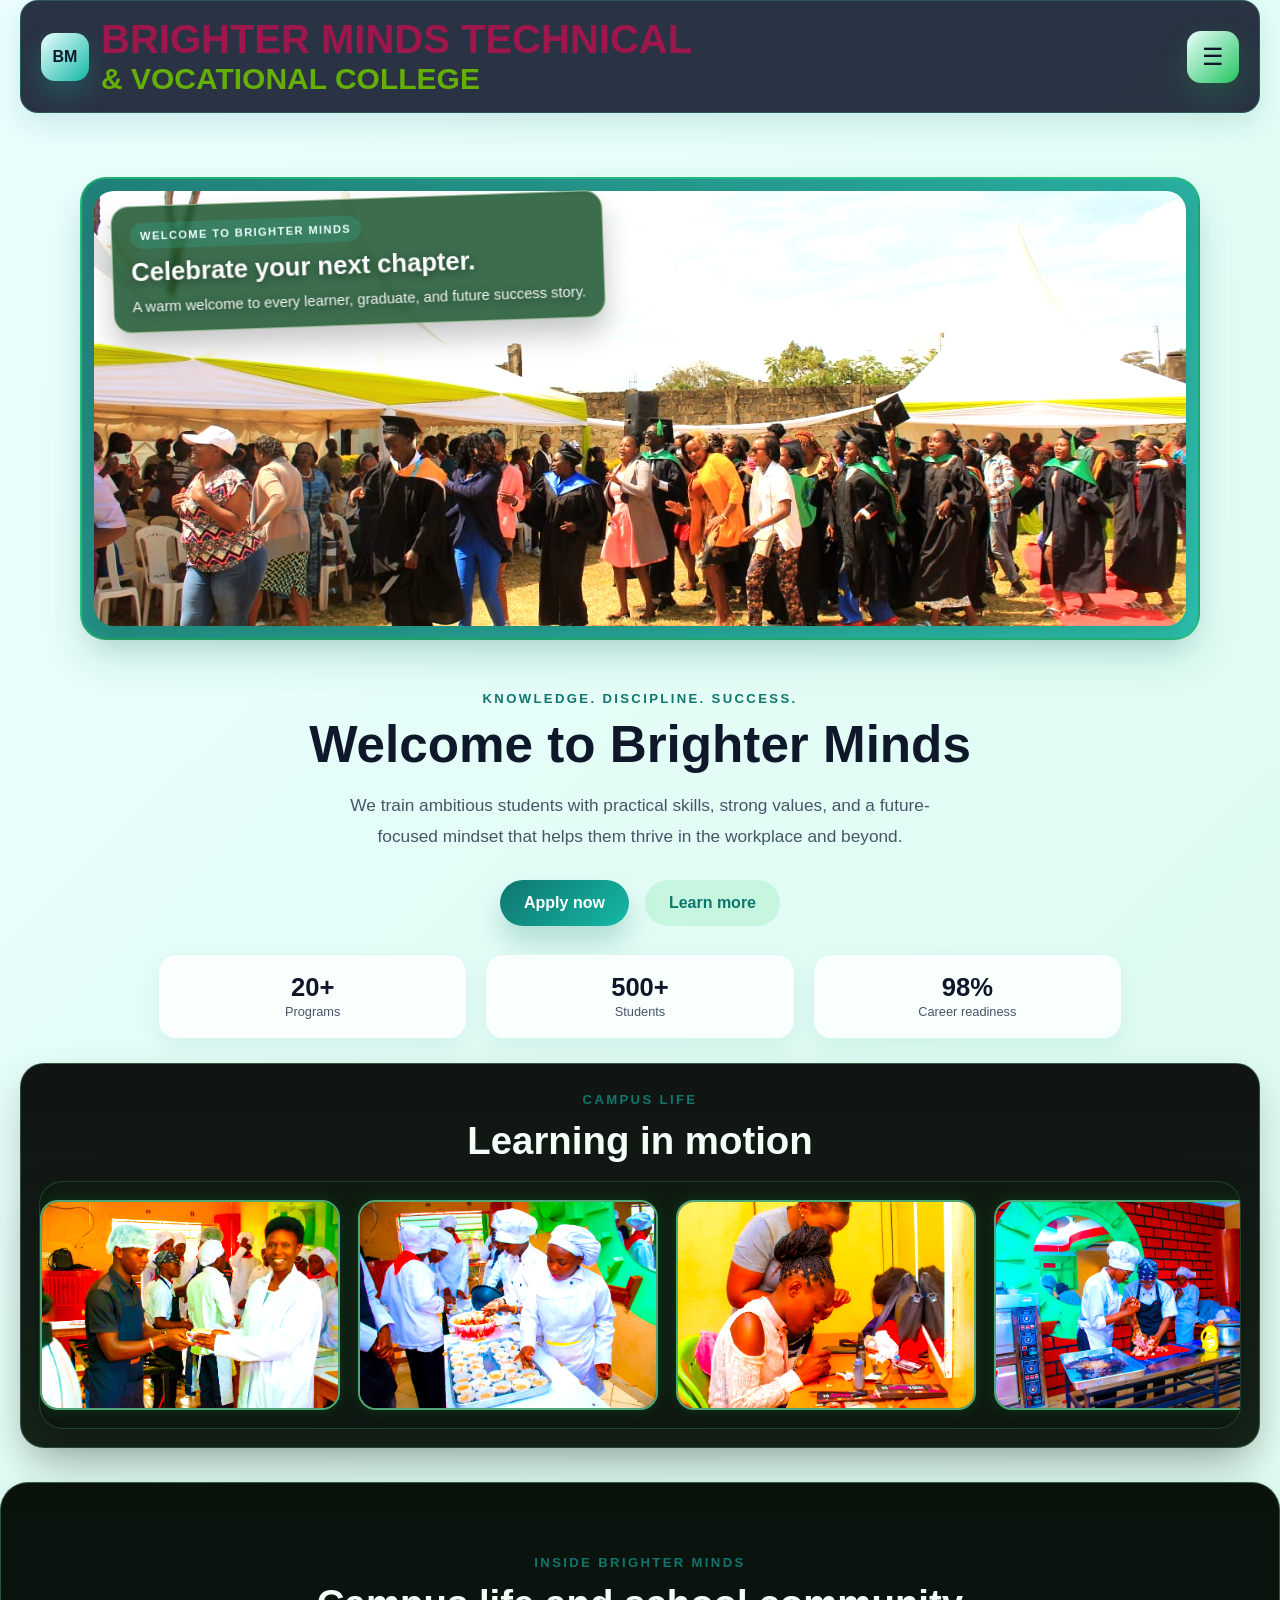
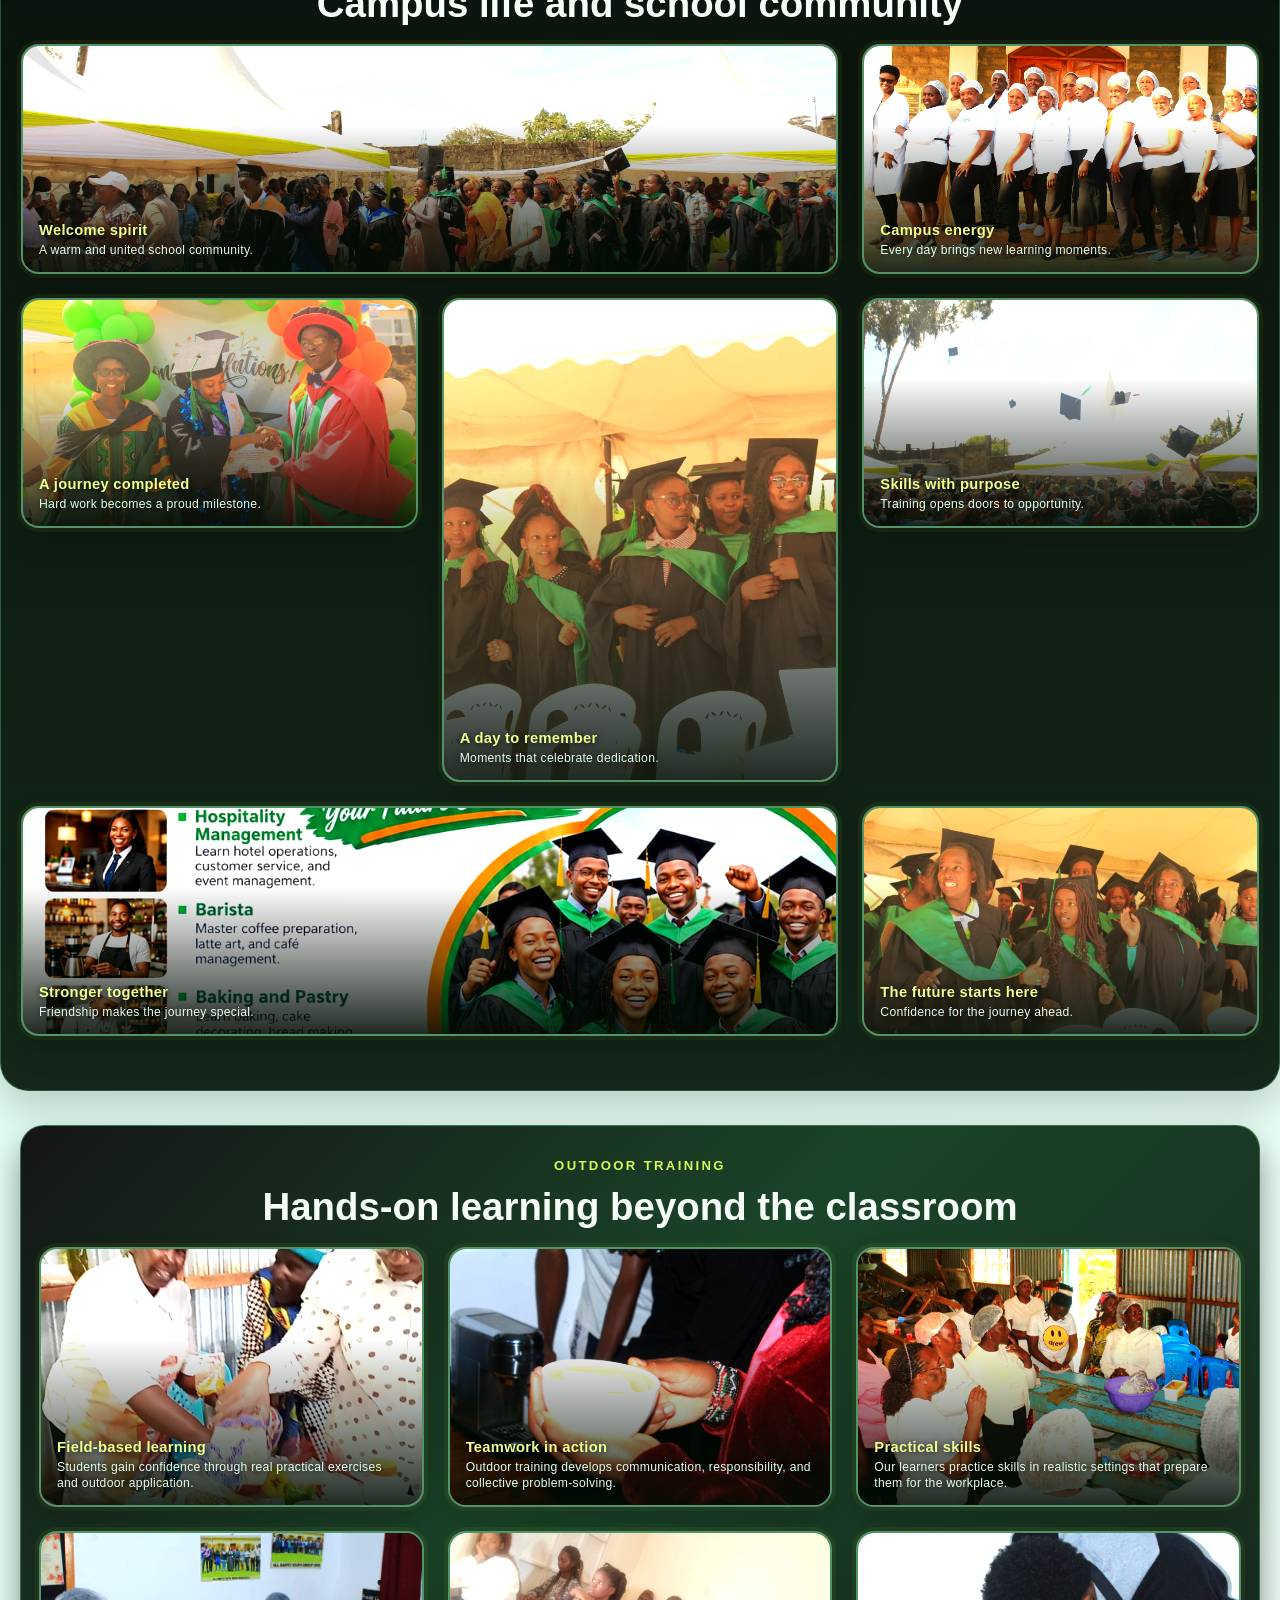
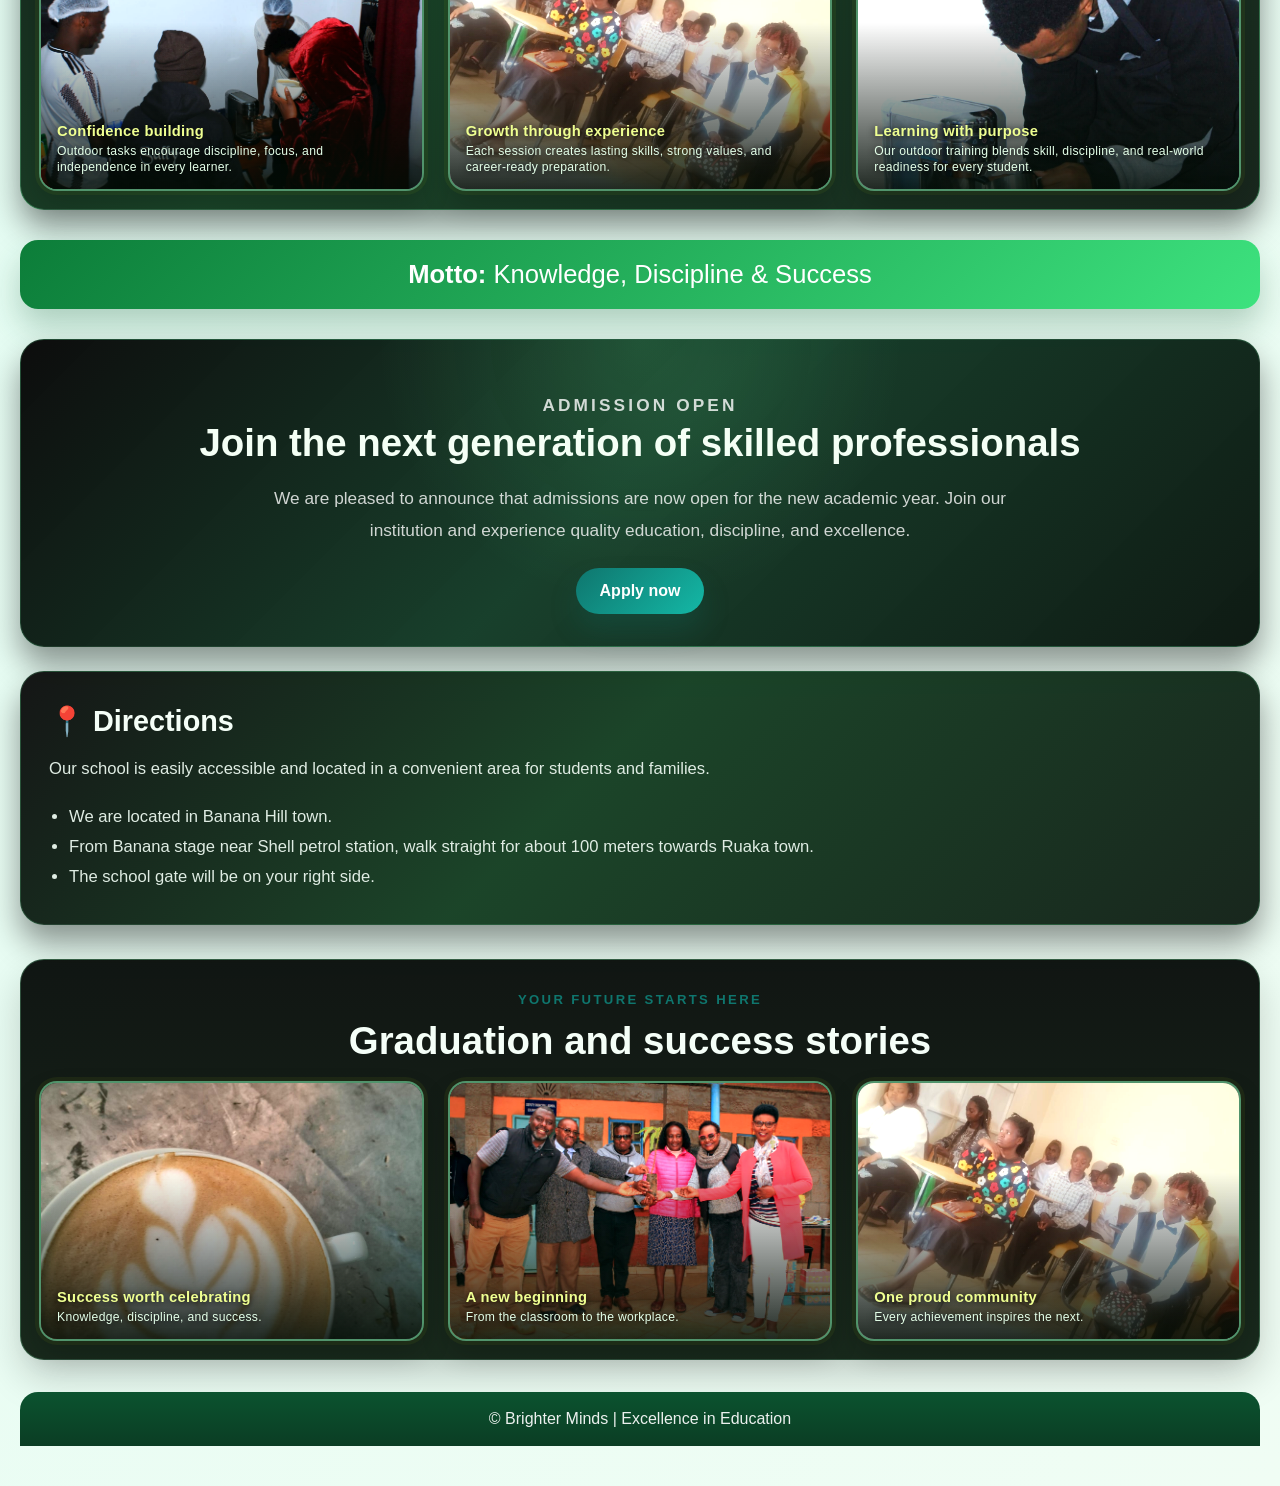
==== index.html @ 0394dfba "Add files via upload" ====
<!DOCTYPE html>
<html lang="en">
  <head>
    <meta charset="UTF-8" />
    <meta name="viewport" content="width=device-width, initial-scale=1.0" />
    <meta name="theme-style-mode" content="1" />
    <meta name="robots" content="index,follow" />
    <meta
      name="description"
      content="Brighter Minds College and Brighter Minds Vocational offer practical, career-focused technical and vocational training, admissions, and student support in Kenya."
    />
    <meta
      name="keywords"
      content="Brighter Minds, Brighter Minds College, Brighter Minds Vocational, BMTVc, Brighter Minds Technical and Vocational College, vocational college, technical college, Kenya college, admissions"
    />
    <meta name="author" content="Brighter Minds" />
    <meta property="og:title" content="Brighter Minds College | Brighter Minds Vocational | BMTVc" />
    <meta
      property="og:description"
      content="Career-focused technical and vocational education at Brighter Minds College and Brighter Minds Vocational. Admissions open for new students."
    />
    <meta property="og:type" content="website" />
    <title>Brighter Minds College | Brighter Minds Vocational | BMTVc</title>
    <link rel="stylesheet" href="style1.css" />
  </head>

  <body>
    <div class="page-shell">
      <nav class="topbar" aria-label="Main navigation">
        <div class="brand">
          <span class="brand-mark">BM</span>
          <div>
            <strong style="font-size: 40px; color: #9d174d"><b>BRIGHTER MINDS TECHNICAL</b></strong>
            <small style="font-size: 30px;color: #65af05"><b>& VOCATIONAL COLLEGE</b></small>
          </div>
        </div>

        <div class="dropdown">
          <button class="menu-button" type="button" aria-label="Open menu">☰</button>
          <div class="dropdown-content">
             <a href="index1.html">Courses offered</a>
            <a href="index2.html">Contact information</a>
            <a href="#admission">Admissions</a>
            <a href="#directions">Directions</a>
            <a href="about.html">About us</a>
            <a href="mailto:brightermindsvocational@gmail.com?subject=Admission%20Inquiry">Email us</a>
            <a href="tel:+254726301589">Call us</a>
          </div>
        </div>
      </nav>

      <header class="hero">
        <div class="hero-text">
          <p class="eyebrow">Knowledge. Discipline. Success.</p>
          <h1>Welcome to Brighter Minds</h1>
          <p class="lead">
            We train ambitious students with practical skills, strong values, and a
            future-focused mindset that helps them thrive in the workplace and beyond.
          </p>

          <div class="cta-row">
            <a class="primary-btn" href="#admission">Apply now</a>
            <a class="secondary-btn" href="about.html">Learn more</a>
          </div>

          <ul class="mini-stats">
            <li><strong>20+</strong><span>Programs</span></li>
            <li><strong>500+</strong><span>Students</span></li>
            <li><strong>98%</strong><span>Career readiness</span></li>
          </ul>
        </div>

        <div class="hero-visual">
          <img src="bright11.jpeg" alt="Graduates celebrating at Brighter Minds" />

          <div class="hero-overlay">
            <span class="overlay-tag">Welcome to Brighter Minds</span>
            <h3>Celebrate your next chapter.</h3>
            <p>A warm welcome to every learner, graduate, and future success story.</p>
          </div>
        </div>
      </header>

      <main>
        <section class="gallery-section">
          <div class="section-heading">
            <p class="eyebrow">Campus life</p>
            <h2>Learning in motion</h2>
          </div>

          <div class="marquee" aria-label="Brighter Minds campus gallery">
            <div class="marquee-track">
              <img src="bright1.jpg" alt="Student learning" />
              <img src="bright2.jpg" alt="School environment" />
              <img src="bright3.jpg" alt="Training activity" />
              <img src="bright4.jpg" alt="Classroom" />
              <img src="bright5.jpg" alt="Students outdoors" />
              <img src="bright6.jpg" alt="Vocational training" />
              <img src="bright7.jpg" alt="Academic life" />
              <img src="bright8.jpg" alt="Student engagement" />
              <img src="bright9.jpg" alt="Community learning" />
              <img src="bright10.jpg" alt="School community" />
              <img src="bright10.jpeg" alt="School community alternate image" />
            </div>
          </div>
        </section>

        <section class="featured-gallery" aria-labelledby="featured-gallery-title">
          <div class="section-heading">
            <p class="eyebrow">Inside Brighter Minds</p>
            <h2 id="featured-gallery-title">Campus life and school community</h2>
          </div>

          <div class="image-grid image-grid--wide">
            <figure class="image-grid-item">
              <img src="bright11.jpeg" alt="Students and staff celebrating together" loading="lazy" />
              <figcaption><strong>Welcome spirit</strong><span>A warm and united school community.</span></figcaption>
            </figure>
            <figure class="image-grid-item">
              <img src="bright12.jpeg" alt="Campus life and school environment" loading="lazy" />
              <figcaption><strong>Campus energy</strong><span>Every day brings new learning moments.</span></figcaption>
            </figure>
            <figure class="image-grid-item">
              <img src="bright13.jpeg" alt="Students celebrating their graduation journey" loading="lazy" />
              <figcaption><strong>A journey completed</strong><span>Hard work becomes a proud milestone.</span></figcaption>
            </figure>
            <figure class="image-grid-item">
              <img src="bright14.jpeg" alt="Brighter Minds graduates marking a special day" loading="lazy" />
              <figcaption><strong>A day to remember</strong><span>Moments that celebrate dedication.</span></figcaption>
            </figure>
            <figure class="image-grid-item">
              <img src="bright15.jpeg" alt="Graduates celebrating their new qualifications" loading="lazy" />
              <figcaption><strong>Skills with purpose</strong><span>Training opens doors to opportunity.</span></figcaption>
            </figure>
            <figure class="image-grid-item">
              <img src="bright16.jpeg" alt="Brighter Minds students celebrating together" loading="lazy" />
              <figcaption><strong>Stronger together</strong><span>Friendship makes the journey special.</span></figcaption>
            </figure>
            <figure class="image-grid-item">
              <img src="bright17.jpeg" alt="Graduates looking forward to their future" loading="lazy" />
              <figcaption><strong>The future starts here</strong><span>Confidence for the journey ahead.</span></figcaption>
            </figure>
          </div>
        </section>

        <section class="outdoor-training" aria-labelledby="outdoor-training-title">
          <div class="section-heading">
            <p class="eyebrow accent">Outdoor training</p>
            <h2 id="outdoor-training-title">Hands-on learning beyond the classroom</h2>
          </div>

          <div class="closing-gallery-grid">
            <figure class="image-grid-item">
              <img src="bright21.jpeg" alt="Outdoor practical training session" loading="lazy" />
              <figcaption>
                <strong>Field-based learning</strong>
                <span>Students gain confidence through real practical exercises and outdoor application.</span>
              </figcaption>
            </figure>
            <figure class="image-grid-item">
              <img src="bright22.jpeg" alt="Students engaged in outdoor vocational activity" loading="lazy" />
              <figcaption>
                <strong>Teamwork in action</strong>
                <span>Outdoor training develops communication, responsibility, and collective problem-solving.</span>
              </figcaption>
            </figure>
            <figure class="image-grid-item">
              <img src="bright23.jpeg" alt="Students learning in an open environment" loading="lazy" />
              <figcaption>
                <strong>Practical skills</strong>
                <span>Our learners practice skills in realistic settings that prepare them for the workplace.</span>
              </figcaption>
            </figure>
            <figure class="image-grid-item">
              <img src="bright24.jpeg" alt="Outdoor training and skill development" loading="lazy" />
              <figcaption>
                <strong>Confidence building</strong>
                <span>Outdoor tasks encourage discipline, focus, and independence in every learner.</span>
              </figcaption>
            </figure>
            <figure class="image-grid-item">
              <img src="bright20.jpeg" alt="Outdoor training success and achievement" loading="lazy" />
              <figcaption>
                <strong>Growth through experience</strong>
                <span>Each session creates lasting skills, strong values, and career-ready preparation.</span>
              </figcaption>
            </figure>
            <figure class="image-grid-item">
              <img src="bright25.jpeg" alt="Brighter Minds training environment" loading="lazy" />
              <figcaption>
                <strong>Learning with purpose</strong>
                <span>Our outdoor training blends skill, discipline, and real-world readiness for every student.</span>
              </figcaption>
            </figure>
          </div>
        </section>

        <header class="motto-banner">
          <p><strong>Motto:</strong> Knowledge, Discipline & Success</p>
        </header>

        <section id="admission" class="admission">
          <p class="eyebrow accent">Admission open</p>
          <h2>Join the next generation of skilled professionals</h2>
          <p>
            We are pleased to announce that admissions are now open for the new academic
            year. Join our institution and experience quality education, discipline, and
            excellence.
          </p>
          <a class="primary-btn" href="index2.html">Apply now</a>
        </section>

        <section id="directions" class="directions">
          <h3>📍 Directions</h3>
          <p>Our school is easily accessible and located in a convenient area for students and families.</p>
          <ul>
            <li>We are located in Banana Hill town.</li>
            <li>From Banana stage near Shell petrol station, walk straight for about 100 meters towards Ruaka town.</li>
            <li>The school gate will be on your right side.</li>
          </ul>
        </section>

        <section class="closing-gallery" aria-labelledby="closing-gallery-title">
          <div class="section-heading">
            <p class="eyebrow">Your future starts here</p>
            <h2 id="closing-gallery-title">Graduation and success stories</h2>
          </div>
          <div class="closing-gallery-grid">
            <figure class="image-grid-item">
              <img src="bright18.jpeg" alt="Brighter Minds graduates celebrating success" loading="lazy" />
              <figcaption><strong>Success worth celebrating</strong><span>Knowledge, discipline, and success.</span></figcaption>
            </figure>
            <figure class="image-grid-item">
              <img src="bright19.jpeg" alt="Graduates celebrating a new beginning" loading="lazy" />
              <figcaption><strong>A new beginning</strong><span>From the classroom to the workplace.</span></figcaption>
            </figure>
            <figure class="image-grid-item">
              <img src="bright20.jpeg" alt="Brighter Minds graduation community" loading="lazy" />
              <figcaption><strong>One proud community</strong><span>Every achievement inspires the next.</span></figcaption>
            </figure>
          </div>
        </section>
      </main>

      <footer class="site-footer">
        <p>© Brighter Minds | Excellence in Education</p>
      </footer>
    </div>

    <script>
      const dropdown = document.querySelector('.dropdown');
      const menuButton = document.querySelector('.menu-button');

      if (dropdown && menuButton) {
        menuButton.addEventListener('click', function (event) {
          event.stopPropagation();
          dropdown.classList.toggle('open');
        });

        document.addEventListener('click', function (event) {
          if (!dropdown.contains(event.target)) {
            dropdown.classList.remove('open');
          }
        });
      }
    </script>
  </body>
</html>
---- style1.css ----
:root {
  --bg: #f4fbff;
  --surface: rgba(255, 255, 255, 0.82);
  --surface-alt: #e0f2fe;
  --primary: #0f766e;
  --primary-dark: #ecfeff;
  --accent: #22c55e;
  --secondary: #14b8a6;
  --text: #0f172a;
  --muted: #475569;
  --shadow: 0 22px 45px rgba(15, 118, 110, 0.18);
}

* {
  box-sizing: border-box;
}

html {
  scroll-behavior: smooth;
}

body {
  margin: 0;
  font-family: Arial, Helvetica, sans-serif;
  background: linear-gradient(135deg, #ecfeff 0%, #dffcf2 35%, #f0fdf4 100%);
  color: var(--text);
  overflow-x: hidden;
}

img {
  max-width: 100%;
  display: block;
}

button,
a {
  font: inherit;
}

.page-shell {
  width: min(100% - 40px, 1360px);
  margin: 0 auto;
  padding: 0 0 40px;
}

.topbar {
  display: flex;
  align-items: center;
  justify-content: space-between;
  gap: 16px;
  padding: 16px 20px;
  background: rgba(15, 23, 42, 0.88);
  border: 1px solid rgba(45, 212, 191, 0.22);
  backdrop-filter: blur(10px);
  box-shadow: 0 12px 30px rgba(15, 118, 110, 0.14);
  border-radius: 18px;
  position: sticky;
  top: 0;
  z-index: 50;
}

.brand {
  display: flex;
  align-items: center;
  gap: 12px;
  color: var(--primary-dark);
  text-decoration: none;
}

.brand strong {
  display: block;
  font-size: 1.1rem;
  color: #f8fafc;
}

.brand small {
  display: block;
  color: #dbeafe;
  text-decoration: none;
}

.brand strong {
  text-decoration: none;
}

.brand-mark {
  width: 48px;
  height: 48px;
  border-radius: 14px;
  display: grid;
  place-items: center;
  background: linear-gradient(135deg, var(--primary-dark) 0%, var(--secondary) 100%);
  color: #0f172a;
  font-weight: 700;
  box-shadow: 0 12px 24px rgba(20, 184, 166, 0.25);
}

.dropdown {
  position: relative;
  display: inline-block;
}

.menu-button {
  width: 52px;
  height: 52px;
  border: none;
  border-radius: 14px;
  background: linear-gradient(135deg, var(--primary-dark) 0%, var(--accent) 100%);
  color: #0f172a;
  font-size: 1.5rem;
  cursor: pointer;
  box-shadow: 0 12px 30px rgba(34, 197, 94, 0.2);
}

.dropdown-content {
  display: none;
  position: absolute;
  right: 0;
  top: calc(100% + 12px);
  min-width: 220px;
  padding: 10px;
  background: linear-gradient(180deg, rgba(15, 23, 42, 0.97) 0%, rgba(15, 23, 42, 0.97) 100%);
  border-radius: 16px;
  border: 1px solid rgba(45, 212, 191, 0.2);
  box-shadow: var(--shadow);
  z-index: 100;
}

.dropdown-content a {
  display: block;
  padding: 12px 14px;
  text-decoration: none;
  color: #ecfeff;
  border-radius: 10px;
}

.dropdown.open .dropdown-content,
.dropdown:hover .dropdown-content,
.dropdown:focus-within .dropdown-content {
  display: block;
}

.dropdown-content a:hover {
  background: linear-gradient(90deg, rgba(20, 184, 166, 0.18) 0%, rgba(34, 197, 94, 0.2) 100%);
  color: #f8fafc;
  box-shadow: inset 0 0 0 1px rgba(45, 212, 191, 0.18);
}

.hero {
  display: grid;
  grid-template-columns: 1fr;
  gap: clamp(28px, 4vw, 52px);
  align-items: center;
  padding: clamp(36px, 5vw, 72px) 0 24px;
}

.hero-text {
  order: 1;
  width: min(100%, 980px);
  margin: 0 auto;
  padding: 0 8px;
  text-align: center;
}

.eyebrow {
  margin: 0 0 12px;
  font-size: 0.82rem;
  letter-spacing: 0.18em;
  text-transform: uppercase;
  color: var(--primary);
  font-weight: 700;
}

.hero-text h1 {
  margin: 0;
  font-size: clamp(2.5rem, 4vw, 4.4rem);
  line-height: 1.05;
  color: #0f172a;
}

.lead {
  max-width: 620px;
  margin: 18px auto 0;
  font-size: 1.08rem;
  line-height: 1.8;
  color: var(--muted);
}

.cta-row {
  display: flex;
  align-items: center;
  justify-content: center;
  gap: 16px;
  margin-top: 28px;
  flex-wrap: wrap;
}

.primary-btn,
.secondary-btn {
  display: inline-flex;
  align-items: center;
  justify-content: center;
  padding: 14px 24px;
  border-radius: 999px;
  text-decoration: none;
  font-weight: 700;
  transition: transform 0.2s ease, box-shadow 0.2s ease;
}

.primary-btn {
  background: linear-gradient(135deg, var(--primary) 0%, var(--secondary) 100%);
  color: white;
  box-shadow: 0 16px 28px rgba(15, 118, 110, 0.24);
}

.secondary-btn {
  background: rgba(34, 197, 94, 0.14);
  color: var(--primary);
}

.primary-btn:hover,
.secondary-btn:hover {
  transform: translateY(-2px);
}

.mini-stats {
  list-style: none;
  padding: 0;
  margin: 28px 0 0;
  display: grid;
  grid-template-columns: repeat(3, minmax(120px, 1fr));
  gap: 18px;
}

.mini-stats li {
  padding: 18px 14px;
  background: rgba(255, 255, 255, 0.8);
  border-radius: 18px;
  box-shadow: 0 10px 22px rgba(15, 118, 110, 0.08);
  border: 1px solid rgba(45, 212, 191, 0.16);
}

.mini-stats strong {
  display: block;
  color: #0f172a;
  font-size: 1.6rem;
}

.mini-stats span {
  color: var(--muted);
  font-size: 0.8rem;
}

.hero-visual {
  position: relative;
  order: -1;
  width: min(100%, 1120px);
  margin: 0 auto;
  padding: 12px;
  border-radius: 26px;
  background: linear-gradient(135deg, rgba(15, 118, 110, 0.92), rgba(20, 184, 166, 0.88));
  border: 2px solid rgba(34, 197, 94, 0.55);
  box-shadow: 0 18px 38px rgba(15, 118, 110, 0.16);
  animation: heroFrameGlow 4s ease-in-out infinite;
}

.courses-shell {
  min-height: 100vh;
}

.courses-hero {
  display: grid;
  grid-template-columns: minmax(0, 1.4fr) minmax(280px, 0.6fr);
  gap: 28px;
  align-items: stretch;
  padding: clamp(48px, 7vw, 90px) 0 44px;
}

.courses-hero h1 {
  max-width: 760px;
  margin: 0;
  color: var(--text);
  font-size: clamp(2.8rem, 6vw, 5.8rem);
  line-height: 0.98;
  letter-spacing: -0.04em;
}

.courses-lead {
  max-width: 680px;
  margin: 22px 0 0;
  color: var(--muted);
  font-size: 1.12rem;
  line-height: 1.8;
}

.courses-cta {
  justify-content: flex-start;
  margin-top: 30px;
}

.courses-highlight {
  align-self: end;
  padding: 28px;
  color: #ecfeff;
  background: linear-gradient(145deg, #0f766e, #164e63);
  border: 1px solid rgba(45, 212, 191, 0.4);
  border-radius: 24px;
  box-shadow: 0 22px 42px rgba(15, 118, 110, 0.2);
}

.highlight-icon {
  display: grid;
  place-items: center;
  width: 52px;
  height: 52px;
  margin-bottom: 32px;
  border-radius: 15px;
  color: #0f172a;
  background: linear-gradient(135deg, #ccfbf1, #86efac);
  font-weight: 800;
}

.courses-highlight .eyebrow { color: #99f6e4; }

.courses-highlight h2 {
  margin: 0 0 12px;
  color: #f8fafc;
  font-size: clamp(1.6rem, 3vw, 2.3rem);
  line-height: 1.1;
}

.courses-highlight p:last-child {
  margin: 0;
  color: #ccfbf1;
  line-height: 1.7;
}

.course-directory {
  padding: 34px 0 70px;
}

.course-heading {
  max-width: 720px;
  margin-bottom: 28px;
}

.course-heading h2 {
  margin: 0;
  color: var(--text);
  font-size: clamp(2rem, 4vw, 3.4rem);
  line-height: 1.05;
}

.course-heading > p:last-child {
  margin: 14px 0 0;
  color: var(--muted);
  line-height: 1.7;
}

.course-grid {
  display: grid;
  grid-template-columns: repeat(3, minmax(0, 1fr));
  gap: 18px;
}

.course-card {
  position: relative;
  display: flex;
  min-height: 250px;
  flex-direction: column;
  padding: 24px;
  overflow: hidden;
  color: var(--text);
  text-decoration: none;
  background: rgba(255, 255, 255, 0.8);
  border: 1px solid rgba(15, 118, 110, 0.12);
  border-radius: 20px;
  box-shadow: 0 12px 28px rgba(15, 118, 110, 0.07);
  transition: transform 0.25s ease, box-shadow 0.25s ease, border-color 0.25s ease;
}

.course-card::after {
  position: absolute;
  right: -24px;
  bottom: -32px;
  width: 130px;
  height: 130px;
  content: "";
  border-radius: 50%;
  background: var(--card-accent, rgba(20, 184, 166, 0.12));
}

.course-card:hover {
  transform: translateY(-6px);
  border-color: var(--card-accent, rgba(20, 184, 166, 0.4));
  box-shadow: 0 22px 38px rgba(15, 118, 110, 0.14);
}

.course-number {
  position: relative;
  z-index: 1;
  color: var(--card-color, var(--primary));
  font-size: 0.8rem;
  font-weight: 800;
  letter-spacing: 0.14em;
}

.course-card h3 {
  position: relative;
  z-index: 1;
  margin: 38px 0 10px;
  color: var(--text);
  font-size: 1.45rem;
}

.course-card p {
  position: relative;
  z-index: 1;
  margin: 0;
  color: var(--muted);
  line-height: 1.65;
}

.course-link {
  position: relative;
  z-index: 1;
  display: inline-flex;
  gap: 8px;
  align-items: center;
  margin-top: auto;
  padding-top: 20px;
  color: var(--card-color, var(--primary));
  font-weight: 800;
}

.course-card--school { --card-color: #0f766e; --card-accent: rgba(20, 184, 166, 0.16); }
.course-card--ict { --card-color: #2563eb; --card-accent: rgba(96, 165, 250, 0.18); }
.course-card--barista { --card-color: #b45309; --card-accent: rgba(245, 158, 11, 0.18); }
.course-card--hospitality { --card-color: #d97706; --card-accent: rgba(251, 191, 36, 0.2); }
.course-card--care { --card-color: #0d9488; --card-accent: rgba(45, 212, 191, 0.18); }
.course-card--beauty { --card-color: #db2777; --card-accent: rgba(244, 114, 182, 0.18); }

@media (max-width: 820px) {
  .courses-hero { grid-template-columns: 1fr; }
  .courses-highlight { max-width: 560px; }
  .course-grid { grid-template-columns: repeat(2, minmax(0, 1fr)); }
}

@media (max-width: 560px) {
  .courses-hero { padding-top: 42px; }
  .courses-hero h1 { font-size: 2.8rem; }
  .courses-cta { align-items: stretch; flex-direction: column; }
  .courses-cta a { width: 100%; }
  .course-grid { grid-template-columns: 1fr; }
}

.hero-overlay {
  background: rgba(15, 23, 42, 0.64);
  backdrop-filter: blur(2px);
}

.hero-overlay .overlay-tag {
  background: rgba(45, 212, 191, 0.18);
  color: #ecfeff;
}

.hero-overlay h3,
.hero-overlay p {
  color: #f8fafc;
}

@media (max-width: 640px) {
  .page-shell { width: min(100% - 20px, 1360px); }
  .hero-text h1 { font-size: 2.2rem; }
  .mini-stats { grid-template-columns: 1fr; }
}

.hero-visual::before {
  content: "";
  position: absolute;
  inset: 14px;
  border: 2px solid rgba(255,255,255,0.9);
  border-radius: 20px;
  pointer-events: none;
}

.hero-overlay {
  position: absolute;
  left: 28px;
  top: 28px;
  z-index: 2;
  max-width: 72%;
  padding: 16px 18px 14px;
  border-radius: 18px;
  background: rgba(18, 78, 39, 0.82);
  border: 1px solid rgba(241, 255, 215, 0.5);
  backdrop-filter: blur(2px);
  box-shadow: 0 16px 28px rgba(0, 0, 0, 0.22);
  transform: rotate(-2deg);
  transform-origin: left top;
}

.overlay-tag {
  display: inline-block;
  margin-bottom: 8px;
  padding: 7px 10px;
  border-radius: 999px;
  font-size: 0.7rem;
  font-weight: 700;
  letter-spacing: 0.12em;
  text-transform: uppercase;
  background: rgba(83, 239, 126, 0.28);
  color: #f4fff5;
}

.hero-overlay h3 {
  margin: 0;
  color: #ffffff;
  font-size: clamp(1.3rem, 2vw, 2rem);
  line-height: 1.2;
  text-shadow: 0 2px 10px rgba(0, 0, 0, 0.45);
}

.hero-overlay p {
  margin: 8px 0 0;
  color: #f2f7f3;
  line-height: 1.5;
  font-size: 0.92rem;
  text-shadow: 0 2px 10px rgba(0, 0, 0, 0.45);
}

.hero-visual img {
  width: 100%;
  height: clamp(300px, 34vw, 440px);
  min-height: 0;
  object-fit: cover;
  object-position: center;
  border-radius: 20px;
  box-shadow: 0 14px 28px rgba(10, 38, 24, 0.14);
  filter: saturate(1.18) contrast(1.06) brightness(1.1);
  animation: heroReveal 0.9s ease-out both, heroFloat 5s 0.9s ease-in-out infinite;
}

.featured-gallery {
  width: 100vw;
  margin: 34px 0 0 calc(50% - 50vw);
  padding: 72px max(20px, calc((100vw - 1240px) / 2)) 54px;
  border: 1px solid rgba(126, 231, 169, 0.3);
  border-radius: 28px;
  background: linear-gradient(180deg, rgba(5, 13, 7, 0.98), rgba(10, 31, 17, 0.96));
  box-shadow: 0 18px 38px rgba(0, 0, 0, 0.18);
}

.image-grid {
  display: grid;
  grid-template-columns: repeat(3, minmax(0, 1fr));
  grid-auto-rows: 230px;
  gap: 24px;
  max-width: 1240px;
  margin: 0 auto;
}

.image-grid--wide .image-grid-item:nth-child(1),
.image-grid--wide .image-grid-item:nth-child(6) {
  grid-column: span 2;
}

.image-grid--wide .image-grid-item:nth-child(4),
.image-grid--wide .image-grid-item:nth-child(9) {
  grid-row: span 2;
}

.image-grid-item {
  position: relative;
  min-width: 0;
  margin: 0;
  overflow: hidden;
  border: 2px solid rgba(126, 231, 169, 0.58);
  border-radius: 18px;
  background: #132219;
  box-shadow: 0 14px 28px rgba(0, 0, 0, 0.2), 0 0 0 4px rgba(215, 245, 42, 0.06);
}

.image-grid-item--featured {
  grid-column: auto;
  grid-row: auto;
}

.image-grid-item img {
  width: 100%;
  height: 100%;
  object-fit: cover;
  filter: saturate(1.16) contrast(1.05) brightness(1.1);
  opacity: 0;
  transform: translateY(18px) scale(1.02);
  animation: imageFadeUp 0.8s ease forwards;
  transition: transform 0.45s ease, filter 0.45s ease;
}

.image-grid-item:nth-child(2) img { animation-delay: 0.12s; }
.image-grid-item:nth-child(3) img { animation-delay: 0.2s; }
.image-grid-item:nth-child(4) img { animation-delay: 0.28s; }
.image-grid-item:nth-child(5) img { animation-delay: 0.36s; }

.image-grid-item::after {
  content: "";
  position: absolute;
  inset: 35% 0 0;
  background: linear-gradient(transparent, rgba(2, 12, 5, 0.88));
  pointer-events: none;
}

.image-grid-item:hover img {
  transform: scale(1.06);
  filter: saturate(1.28) contrast(1.08) brightness(1.18);
}

.image-grid-item figcaption {
  position: absolute;
  right: 16px;
  bottom: 14px;
  left: 16px;
  z-index: 1;
  color: #efff91;
  font-size: 0.92rem;
  font-weight: 700;
  letter-spacing: 0.02em;
  text-shadow: 0 1px 7px rgba(0, 0, 0, 0.9);
}

.image-grid-item figcaption span {
  display: block;
  margin-top: 4px;
  color: #e4ffe9;
  font-size: 0.76rem;
  font-weight: 400;
  line-height: 1.35;
}

.closing-gallery {
  margin-top: 34px;
  padding: 32px 18px 18px;
  border: 1px solid rgba(126, 231, 169, 0.28);
  border-radius: 24px;
  background: linear-gradient(180deg, rgba(7, 12, 9, 0.96), rgba(15, 33, 19, 0.96));
  box-shadow: 0 18px 38px rgba(0, 0, 0, 0.18);
}

.closing-gallery-grid {
  display: grid;
  grid-template-columns: repeat(3, minmax(0, 1fr));
  gap: 24px;
}

.closing-gallery-grid .image-grid-item {
  height: 260px;
}

@keyframes heroFloat {
  0%, 100% {
    transform: translateY(0px);
  }
  50% {
    transform: translateY(-8px);
  }
}

@keyframes heroReveal {
  from {
    opacity: 0;
    filter: saturate(1.18) contrast(1.06) brightness(0.8);
  }
  to {
    opacity: 1;
    filter: saturate(1.18) contrast(1.06) brightness(1.1);
  }
}

@keyframes heroFrameGlow {
  0%, 100% {
    box-shadow: 0 18px 38px rgba(14, 127, 61, 0.18), 0 0 0 rgba(215, 245, 42, 0);
  }
  50% {
    box-shadow: 0 22px 44px rgba(14, 127, 61, 0.3), 0 0 24px rgba(215, 245, 42, 0.2);
  }
}

.gallery-section {
  padding: 28px 18px 18px;
  border: 1px solid rgba(126, 231, 169, 0.28);
  border-radius: 24px;
  background: linear-gradient(180deg, rgba(7, 10, 8, 0.96) 0%, rgba(14, 28, 17, 0.96) 100%);
  box-shadow: 0 18px 38px rgba(0, 0, 0, 0.18);
}

.outdoor-training {
  margin-top: 34px;
  padding: 32px 18px 18px;
  border: 1px solid rgba(113, 255, 172, 0.32);
  border-radius: 24px;
  background: linear-gradient(135deg, rgba(12, 12, 12, 0.96) 0%, rgba(18, 61, 32, 0.96) 45%, rgba(15, 30, 20, 0.96) 100%);
  box-shadow: 0 18px 32px rgba(0, 0, 0, 0.42);
}

.section-heading {
  margin-bottom: 18px;
  text-align: center;
}

.section-heading h2 {
  margin: 0;
  font-size: clamp(1.8rem, 3vw, 3rem);
  color: #f5fff8;
}

.marquee {
  overflow: hidden;
  position: relative;
  border-radius: 24px;
  background: rgba(15, 24, 17, 0.96);
  border: 1px solid rgba(105, 255, 154, 0.18);
  box-shadow: 0 20px 40px rgba(0, 0, 0, 0.25);
  padding: 18px 0;
}

.marquee-track {
  display: flex;
  align-items: center;
  gap: 18px;
  width: max-content;
  animation: scroll-right-left 26s linear infinite;
}

.marquee-track img {
  width: 300px;
  height: 210px;
  object-fit: cover;
  border-radius: 18px;
  flex-shrink: 0;
  border: 2px solid rgba(126, 231, 169, 0.62);
  filter: saturate(1.16) contrast(1.05) brightness(1.1);
  box-shadow: 0 12px 25px rgba(0, 0, 0, 0.1), 0 0 18px rgba(57, 217, 106, 0.16);
  animation: imageFloat 6s ease-in-out infinite alternate;
}

@keyframes imageFloat {
  0% {
    transform: translateY(0px) scale(1);
  }
  100% {
    transform: translateY(-6px) scale(1.02);
  }
}

@keyframes scroll-right-left {
  from {
    transform: translateX(0);
  }
  to {
    transform: translateX(-50%);
  }
}

@keyframes imageFadeUp {
  0% {
    opacity: 0;
    transform: translateY(18px) scale(1.02);
  }
  100% {
    opacity: 1;
    transform: translateY(0) scale(1);
  }
}

.motto-banner {
  margin: 30px 0;
  background: linear-gradient(135deg, #0c7d39 0%, #3de27e 100%);
  color: white;
  padding: 20px 18px;
  border-radius: 18px;
  text-align: center;
  box-shadow: 0 18px 32px rgba(29, 95, 59, 0.28);
}

.motto-banner p {
  margin: 0;
  font-size: clamp(1.2rem, 2vw, 2rem);
}

.admission,
.directions {
  margin-top: 24px;
  border-radius: 24px;
  padding: 32px 28px;
  background: linear-gradient(135deg, rgba(12, 12, 12, 0.96) 0%, rgba(18, 61, 32, 0.96) 45%, rgba(15, 30, 20, 0.96) 100%);
  box-shadow: 0 18px 32px rgba(0, 0, 0, 0.42);
  border: 1px solid rgba(113, 255, 172, 0.18);
}

.admission {
  text-align: center;
  background:
    radial-gradient(circle at top, rgba(105, 255, 154, 0.14), transparent 38%),
    linear-gradient(135deg, rgba(8, 8, 8, 0.98) 0%, rgba(15, 56, 35, 0.96) 48%, rgba(10, 22, 15, 0.98) 100%);
}

.accent {
  color: #d5f759;
}

.admission h2 {
  margin: 0;
  color: #f4fff5;
  font-size: clamp(2rem, 3vw, 3rem);
}

.admission p {
  max-width: 760px;
  margin: 18px auto 0;
  line-height: 1.8;
  color: rgba(255, 255, 255, 0.8);
  font-size: 1.08rem;
}

.admission .primary-btn {
  margin-top: 22px;
}

.directions h3 {
  margin: 0 0 14px;
  font-size: clamp(1.8rem, 2vw, 2.5rem);
  color: #f5fff8;
}

.directions p,
.directions li {
  color: #dfece3;
  line-height: 1.8;
  font-size: 1.04rem;
}

.directions ul {
  margin: 18px 0 0;
  padding-left: 20px;
}

.site-footer {
  background: linear-gradient(180deg, #0b532f 0%, #0b3d24 100%);
  color: rgba(255, 255, 255, 0.92);
  text-align: center;
  padding: 18px 20px;
  border-radius: 18px 18px 0 0;
  margin-top: 32px;
}

.site-footer p {
  margin: 0;
}

@media (max-width: 860px) {
  .hero {
    grid-template-columns: 1fr;
    padding-top: 28px;
  }

  .hero-visual img {
    height: clamp(250px, 42vw, 340px);
  }

  .image-grid {
    grid-template-columns: repeat(2, minmax(0, 1fr));
    gap: 18px;
  }

  .image-grid--wide .image-grid-item:nth-child(1),
  .image-grid--wide .image-grid-item:nth-child(6) {
    grid-column: auto;
  }

  .image-grid--wide .image-grid-item:nth-child(4),
  .image-grid--wide .image-grid-item:nth-child(9) {
    grid-row: auto;
  }

  .closing-gallery-grid {
    grid-template-columns: repeat(2, minmax(0, 1fr));
  }
}

@media (max-width: 560px) {
  .page-shell {
    width: min(100% - 24px, 520px);
  }

  .topbar {
    padding: 12px 14px;
  }

  .featured-gallery {
    padding-top: 48px;
    padding-right: 12px;
    padding-left: 12px;
  }

  .image-grid {
    grid-template-columns: 1fr;
    grid-auto-rows: 230px;
    gap: 18px;
  }

  .image-grid-item--featured {
    grid-column: auto;
    grid-row: auto;
  }

  .closing-gallery-grid {
    grid-template-columns: 1fr;
    gap: 18px;
  }

  .closing-gallery-grid .image-grid-item {
    height: 230px;
  }

  .brand strong {
    font-size: 0.95rem;
  }

  .mini-stats {
    grid-template-columns: 1fr;
  }

  .marquee-track img {
    width: 240px;
    height: 170px;
  }

  .hero-visual img {
    height: 240px;
  }

  .admission,
  .directions {
    padding: 22px 16px;
  }
}
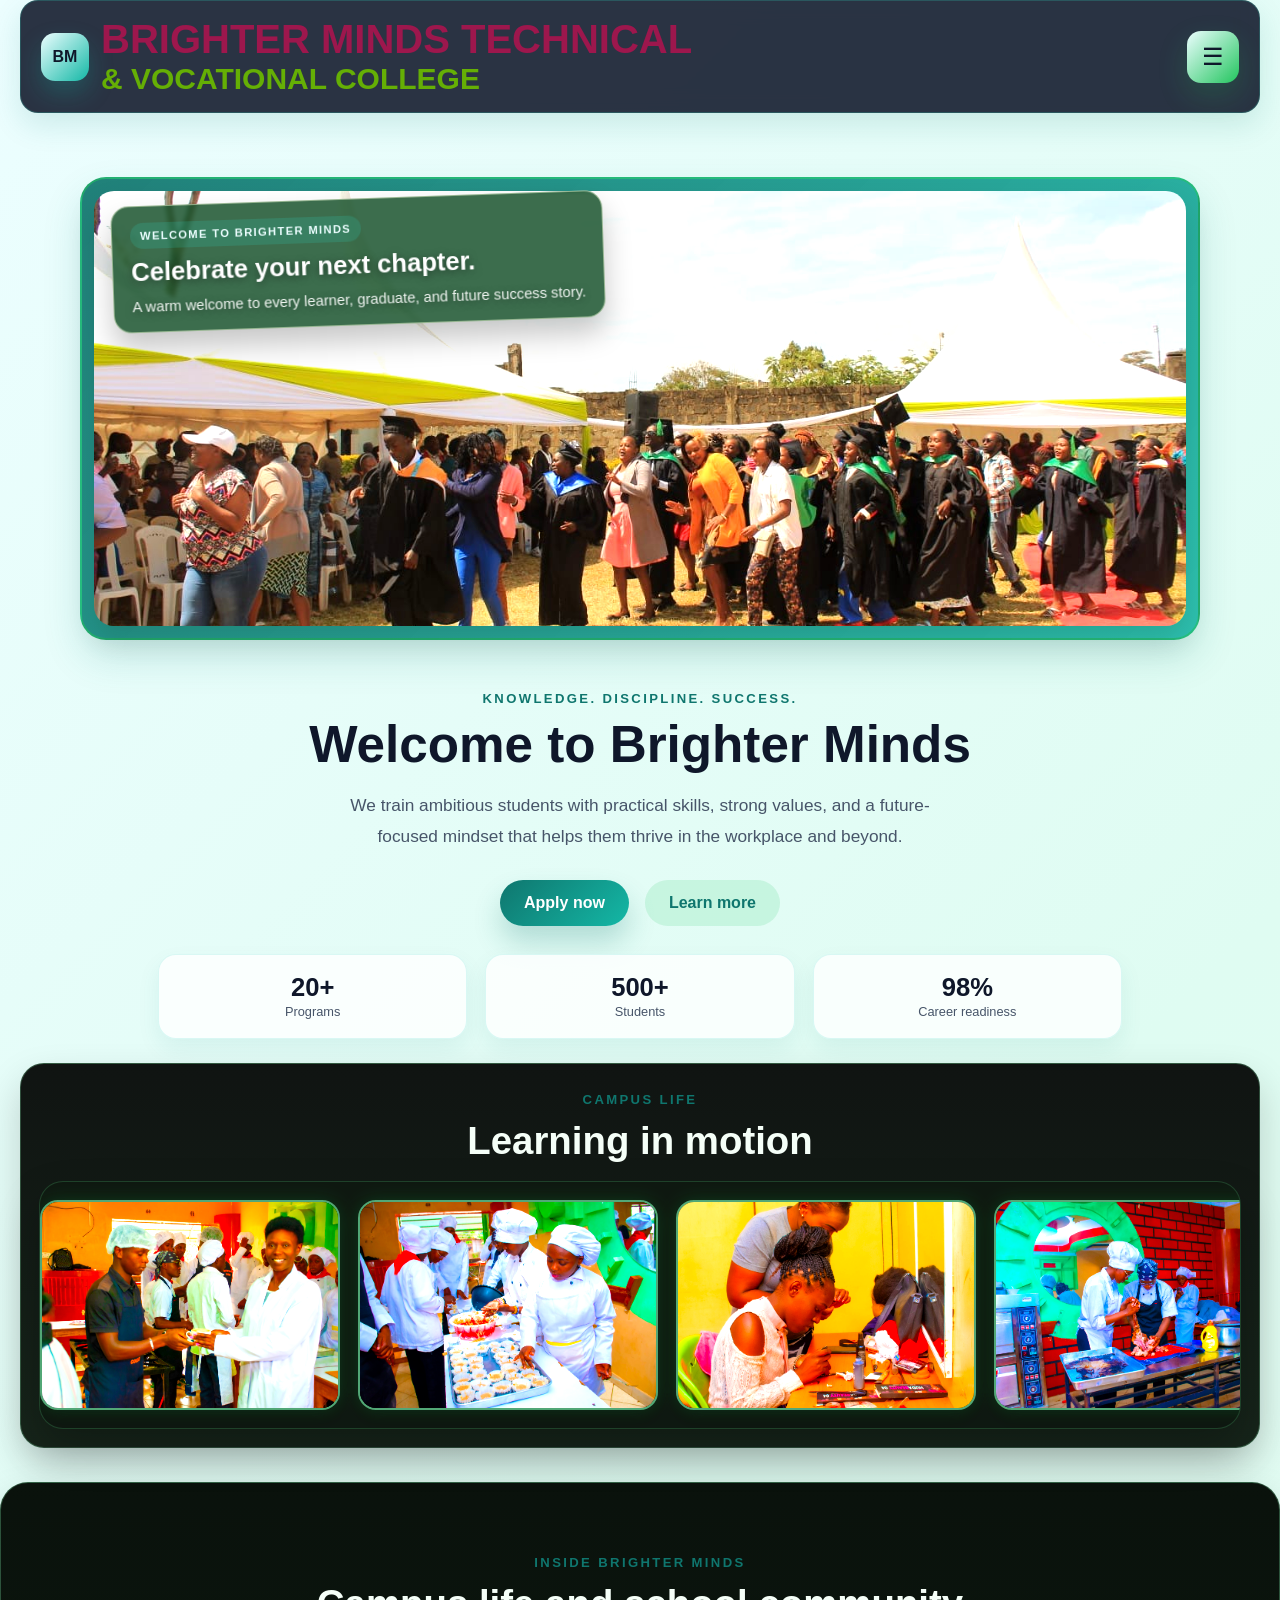
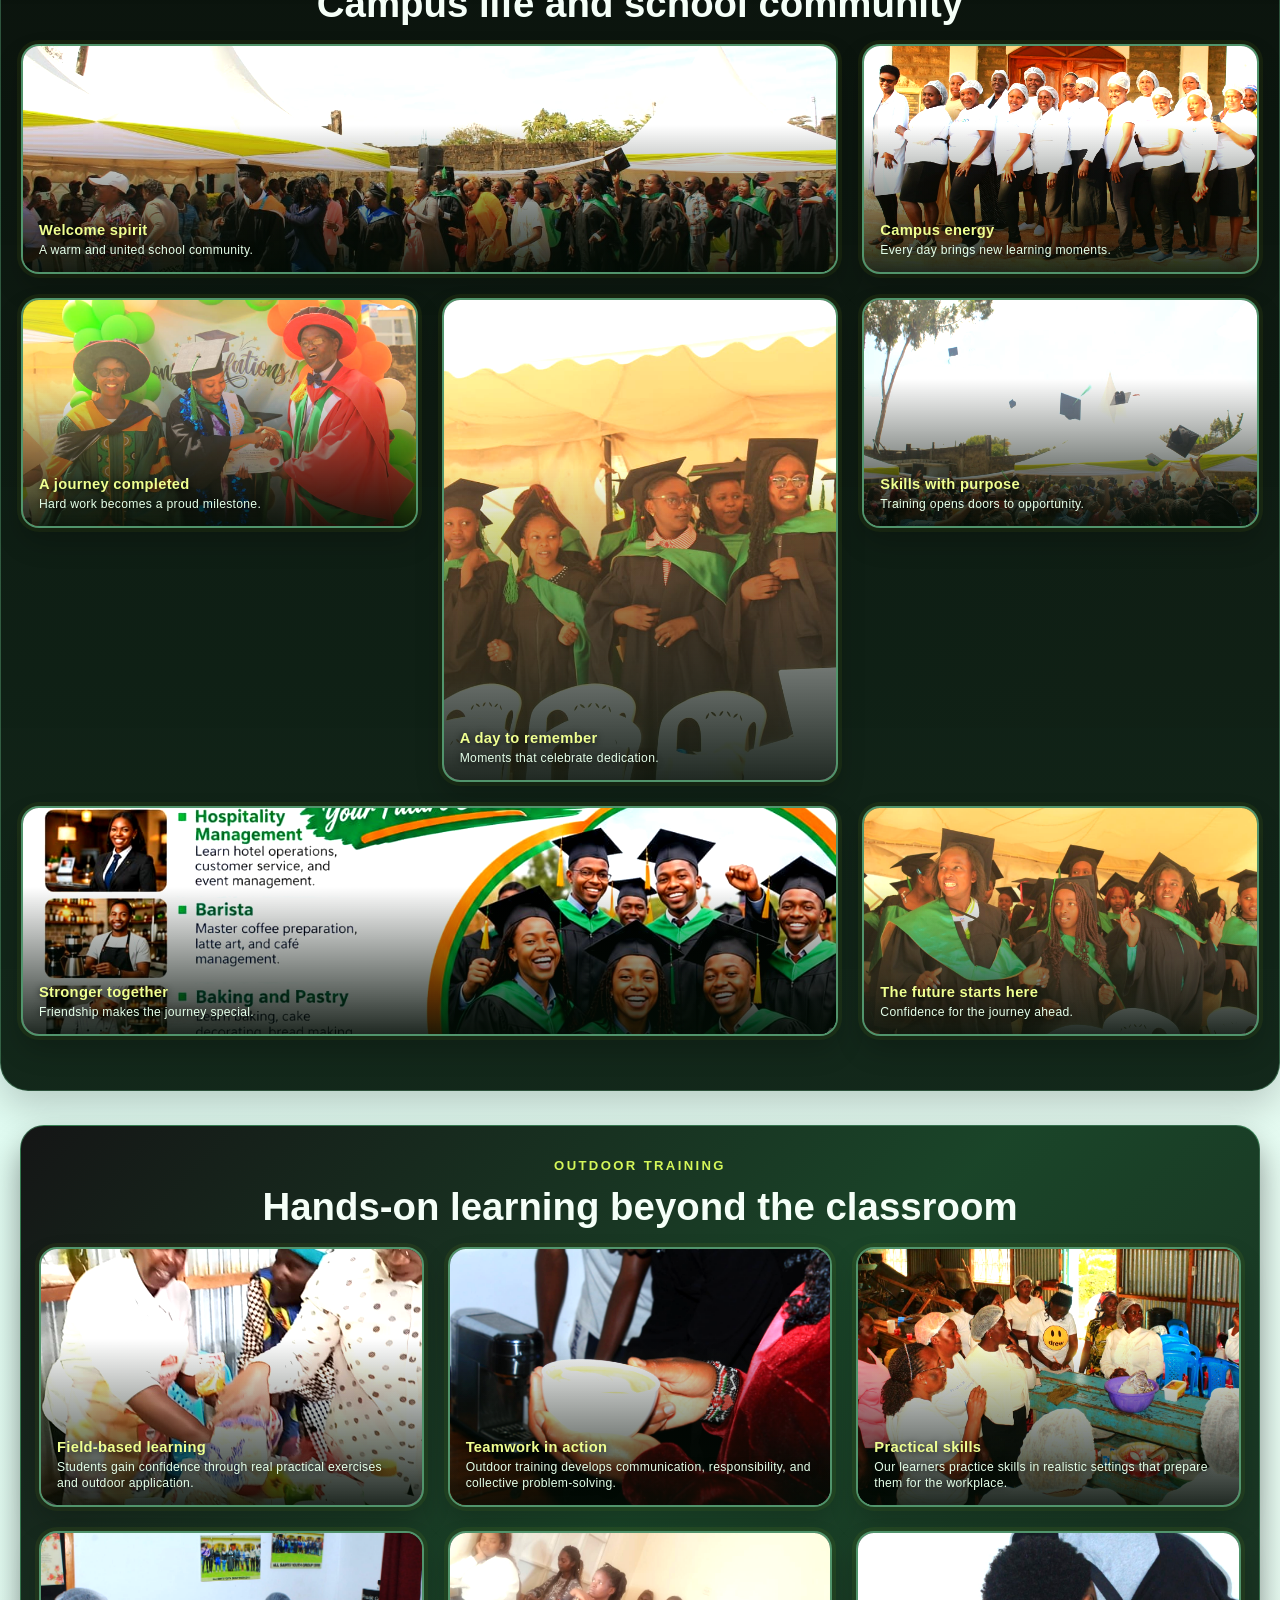
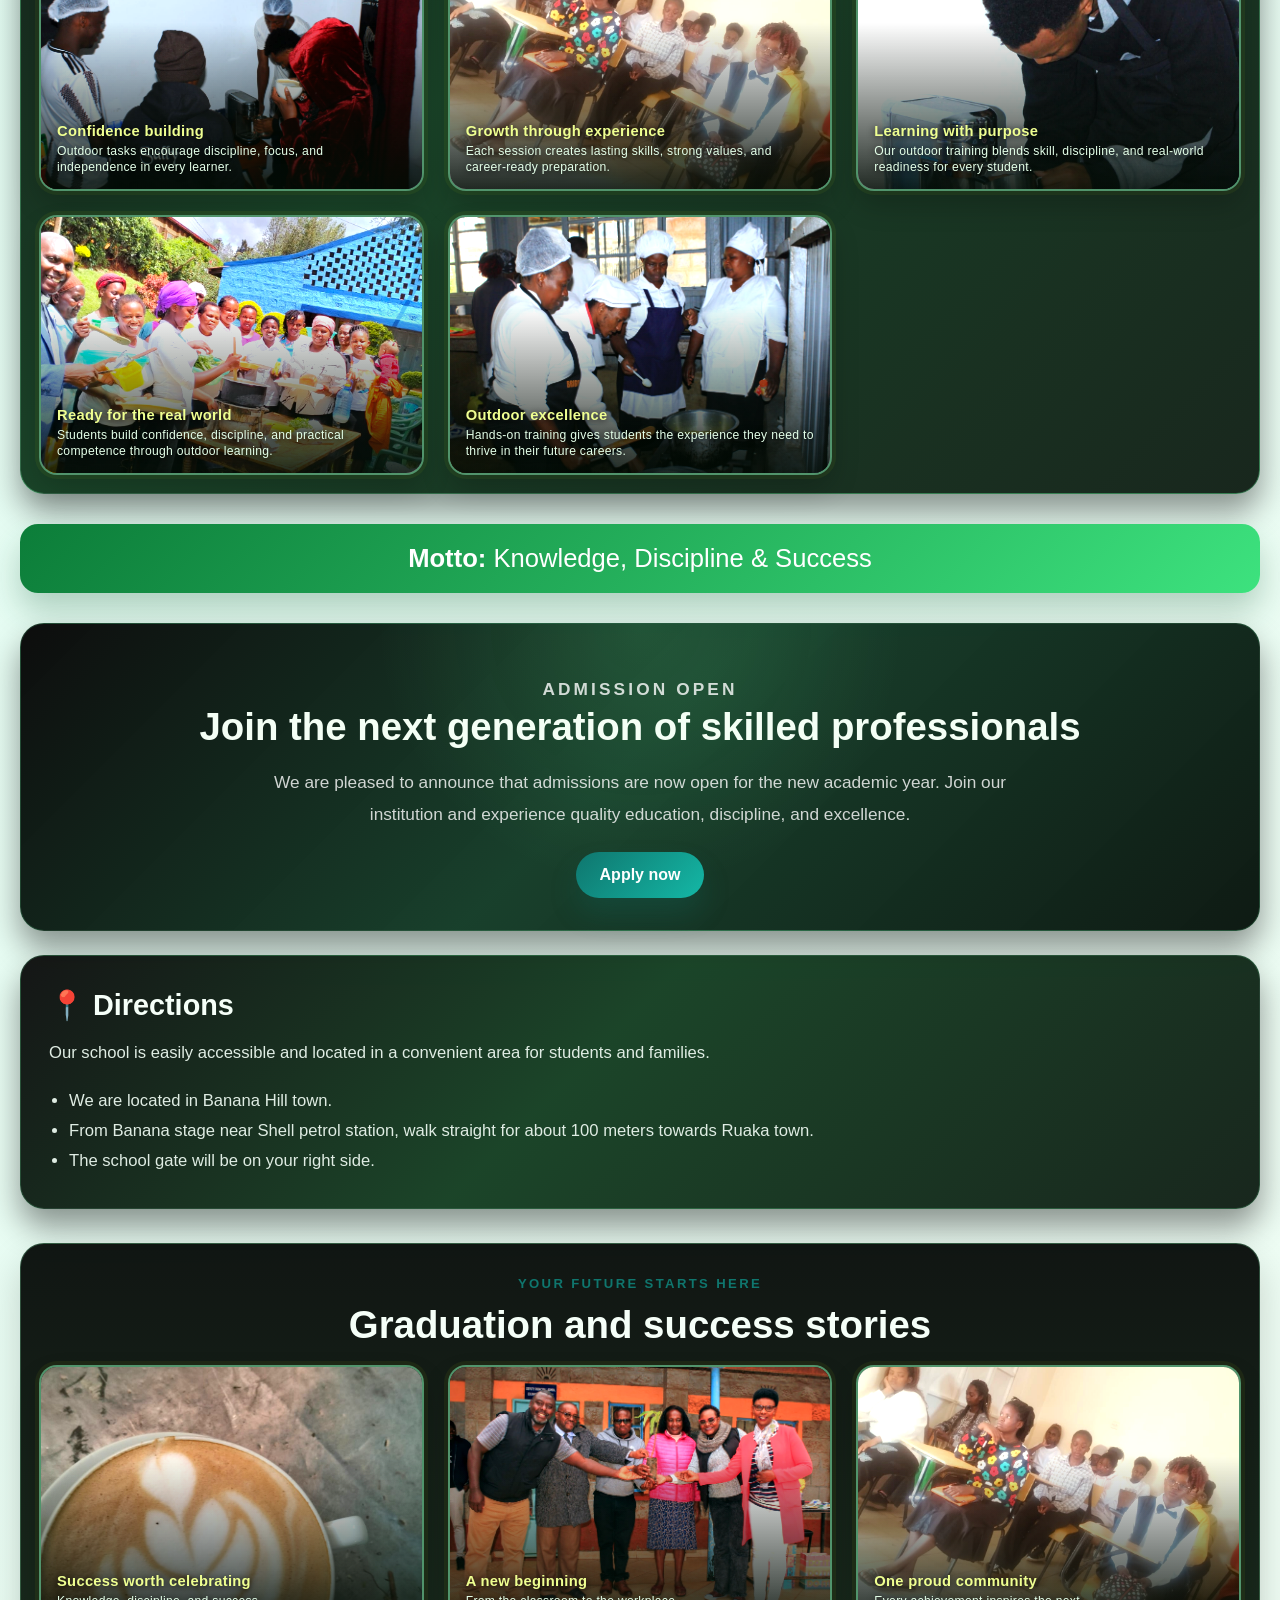
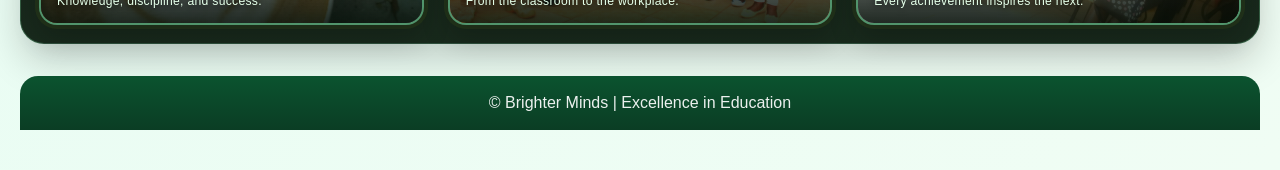
==== commit 1fed97b9: "Add files via upload" ====
--- a/index.html
+++ b/index.html
@@ -192,6 +192,20 @@
                 <span>Our outdoor training blends skill, discipline, and real-world readiness for every student.</span>
               </figcaption>
             </figure>
+            <figure class="image-grid-item">
+              <img src="bright26.jpeg" alt="Outdoor training success and achievement" loading="lazy" />
+              <figcaption>
+                <strong>Ready for the real world</strong>
+                <span>Students build confidence, discipline, and practical competence through outdoor learning.</span>
+              </figcaption>
+            </figure>
+            <figure class="image-grid-item">
+              <img src="b.jpeg" alt="Brighter Minds outdoor training environment" loading="lazy" />
+              <figcaption>
+                <strong>Outdoor excellence</strong>
+                <span>Hands-on training gives students the experience they need to thrive in their future careers.</span>
+              </figcaption>
+            </figure>
           </div>
         </section>
 
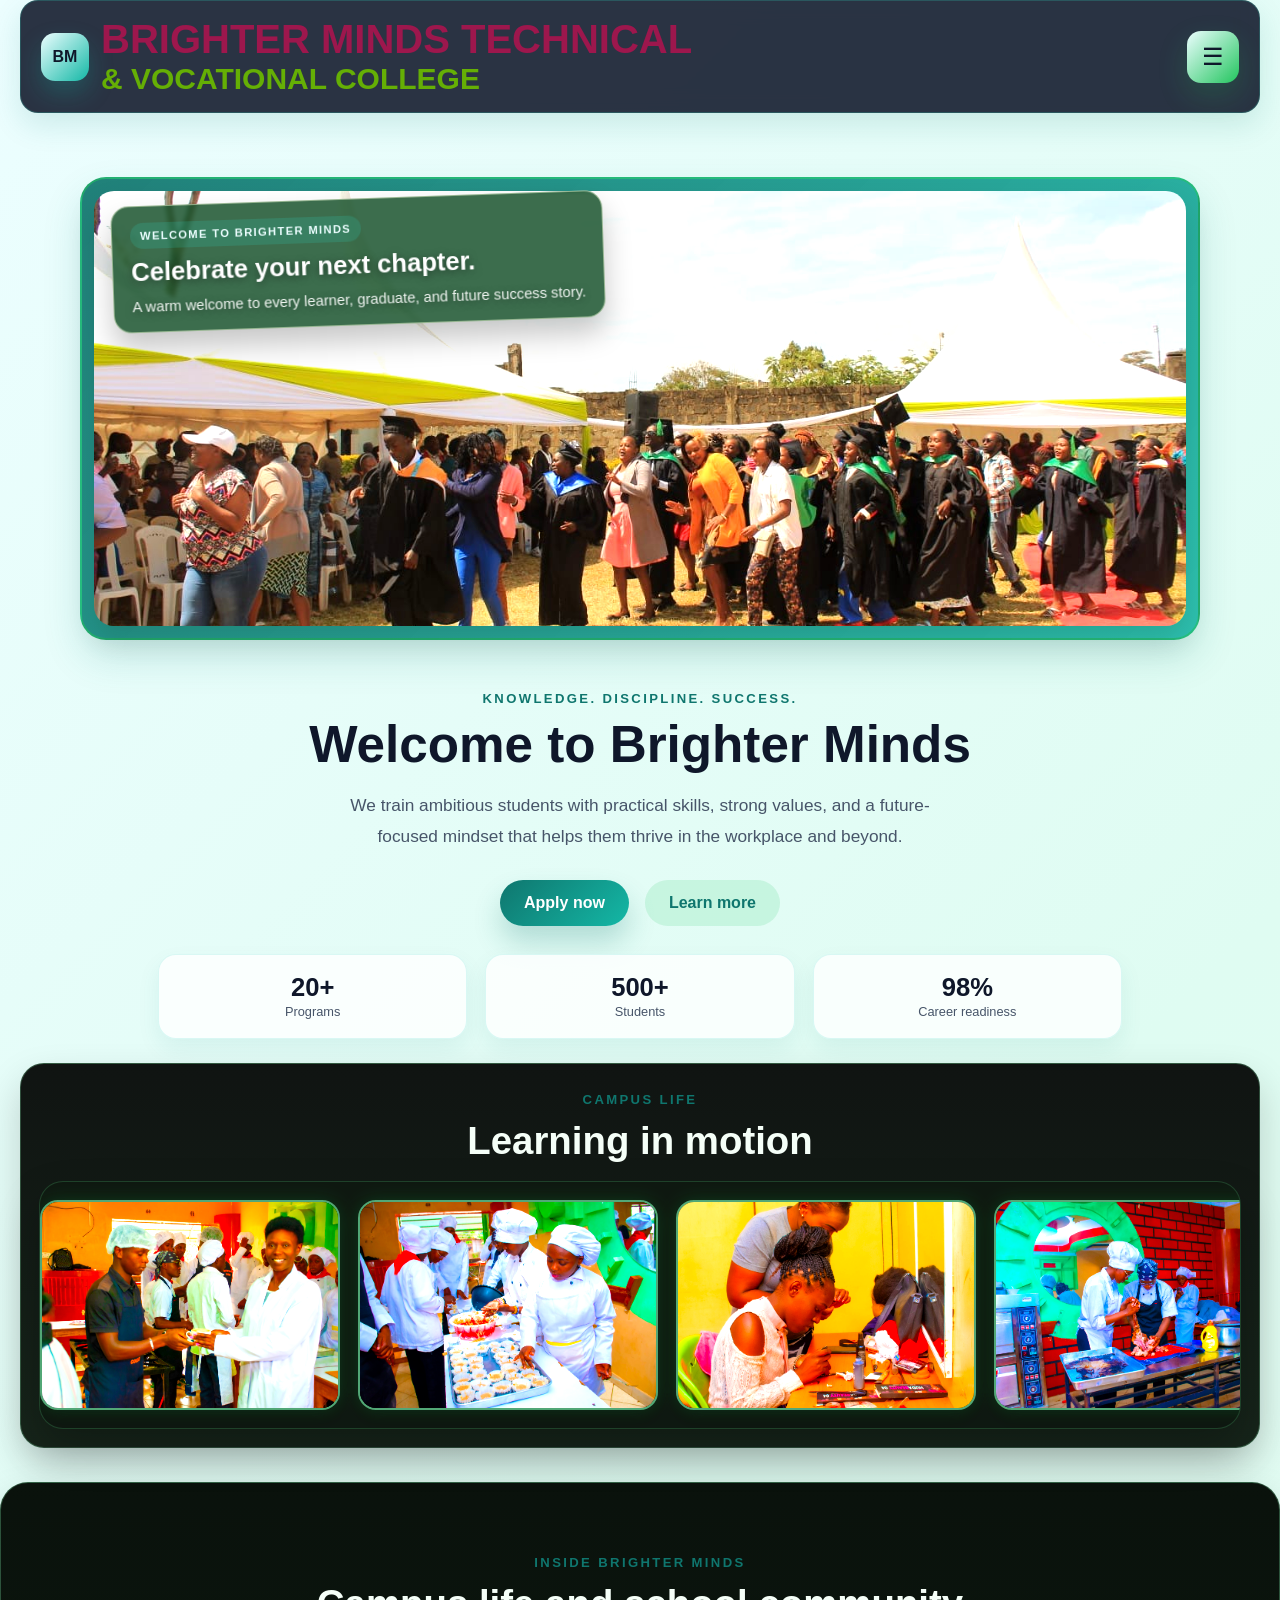
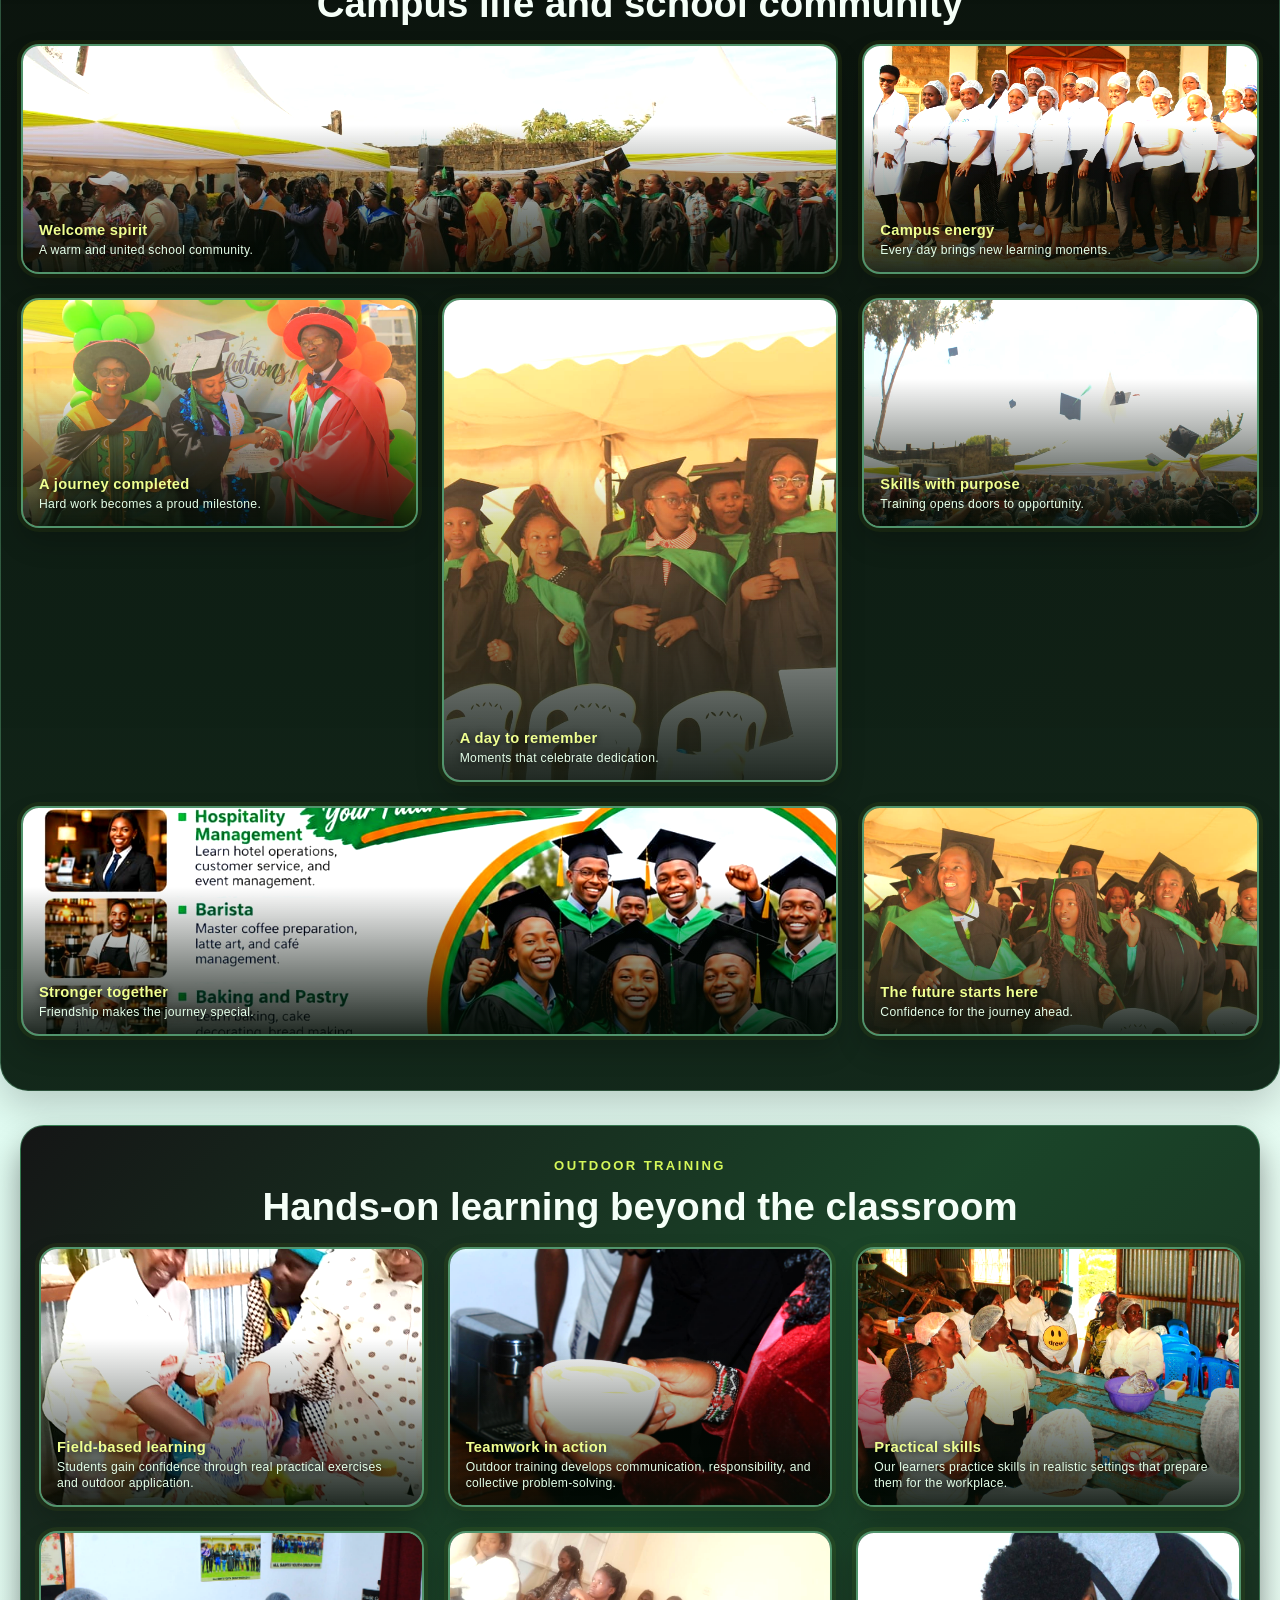
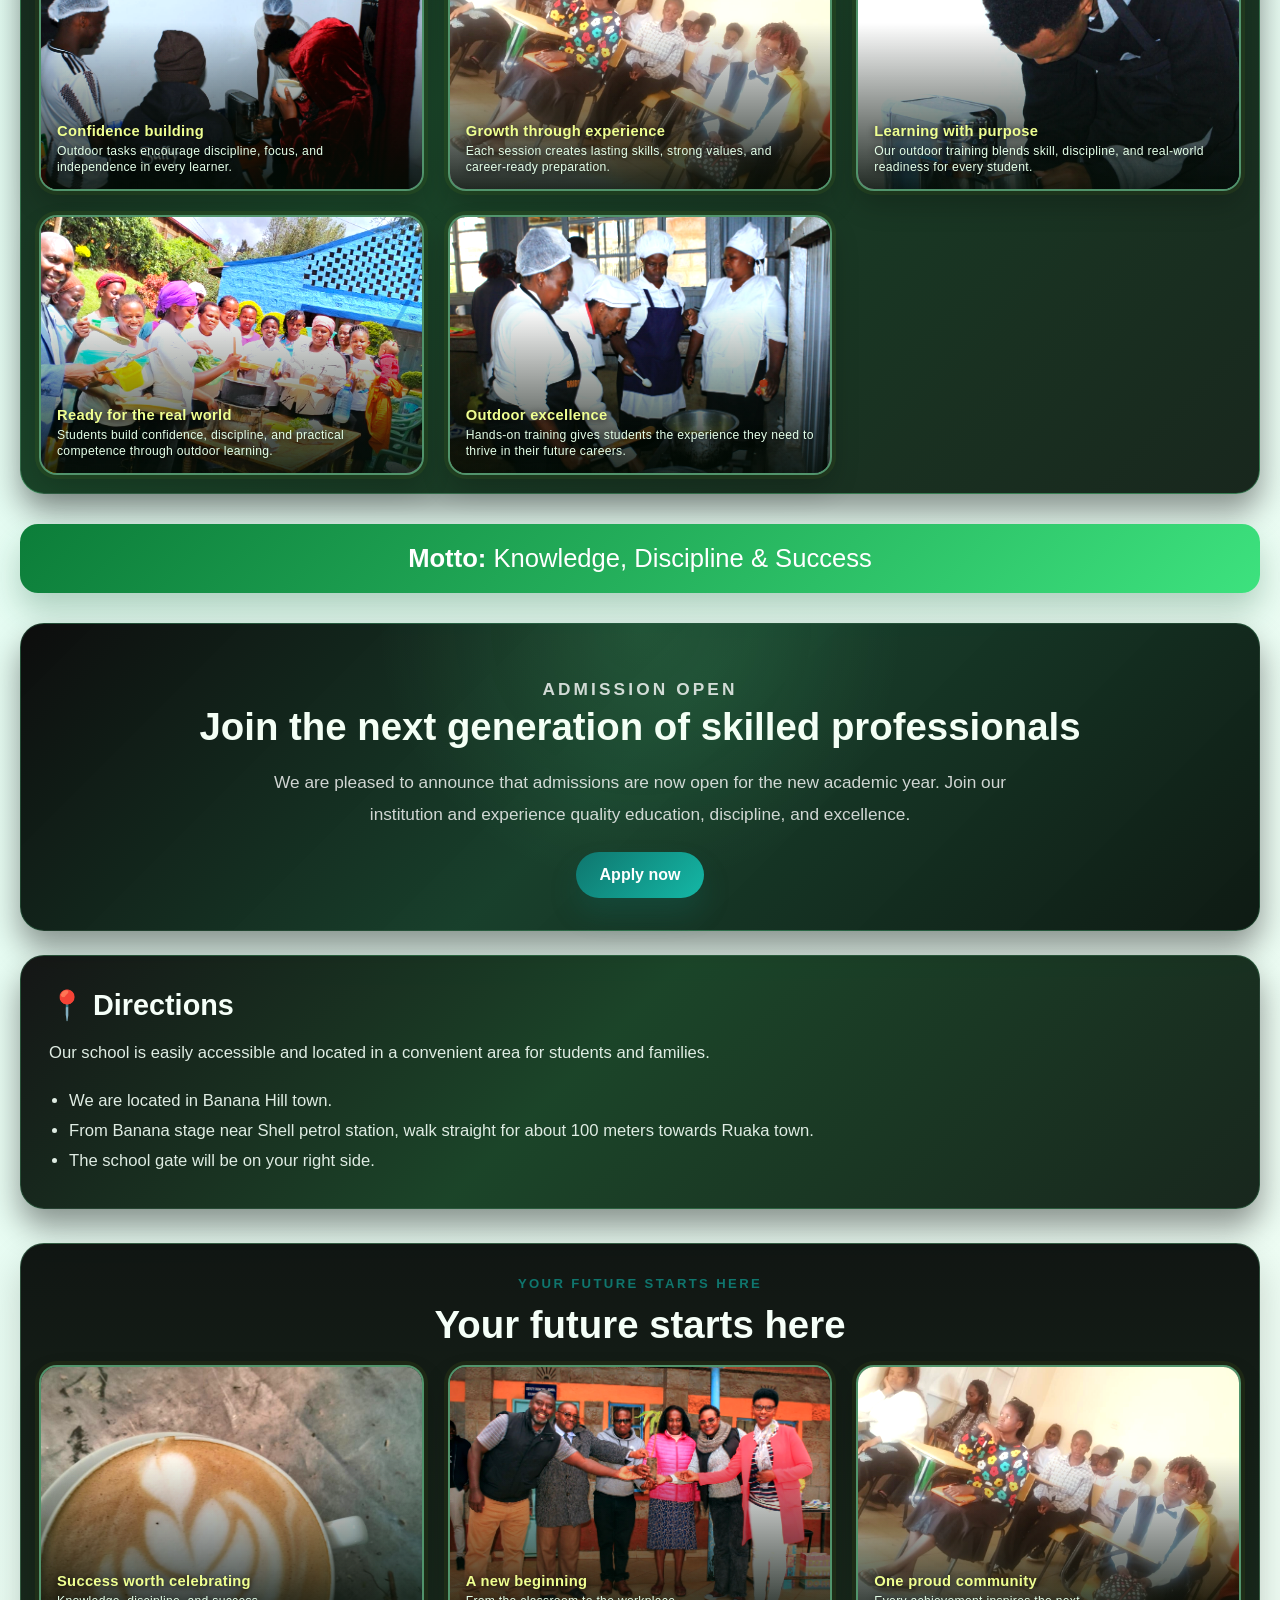
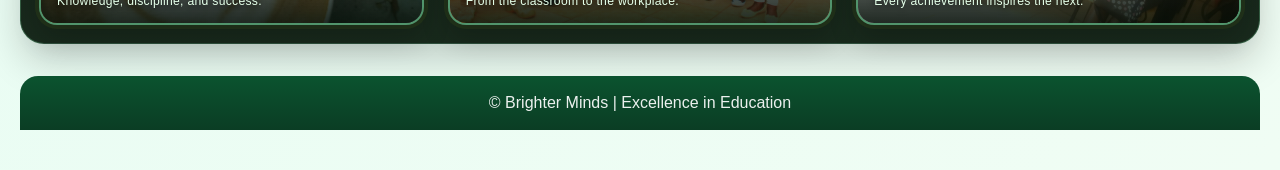
==== commit 5d094011: "Update index.html" ====
--- a/index.html
+++ b/index.html
@@ -237,7 +237,7 @@
         <section class="closing-gallery" aria-labelledby="closing-gallery-title">
           <div class="section-heading">
             <p class="eyebrow">Your future starts here</p>
-            <h2 id="closing-gallery-title">Graduation and success stories</h2>
+            <h2 id="closing-gallery-title"> Your future starts here</h2>
           </div>
           <div class="closing-gallery-grid">
             <figure class="image-grid-item">
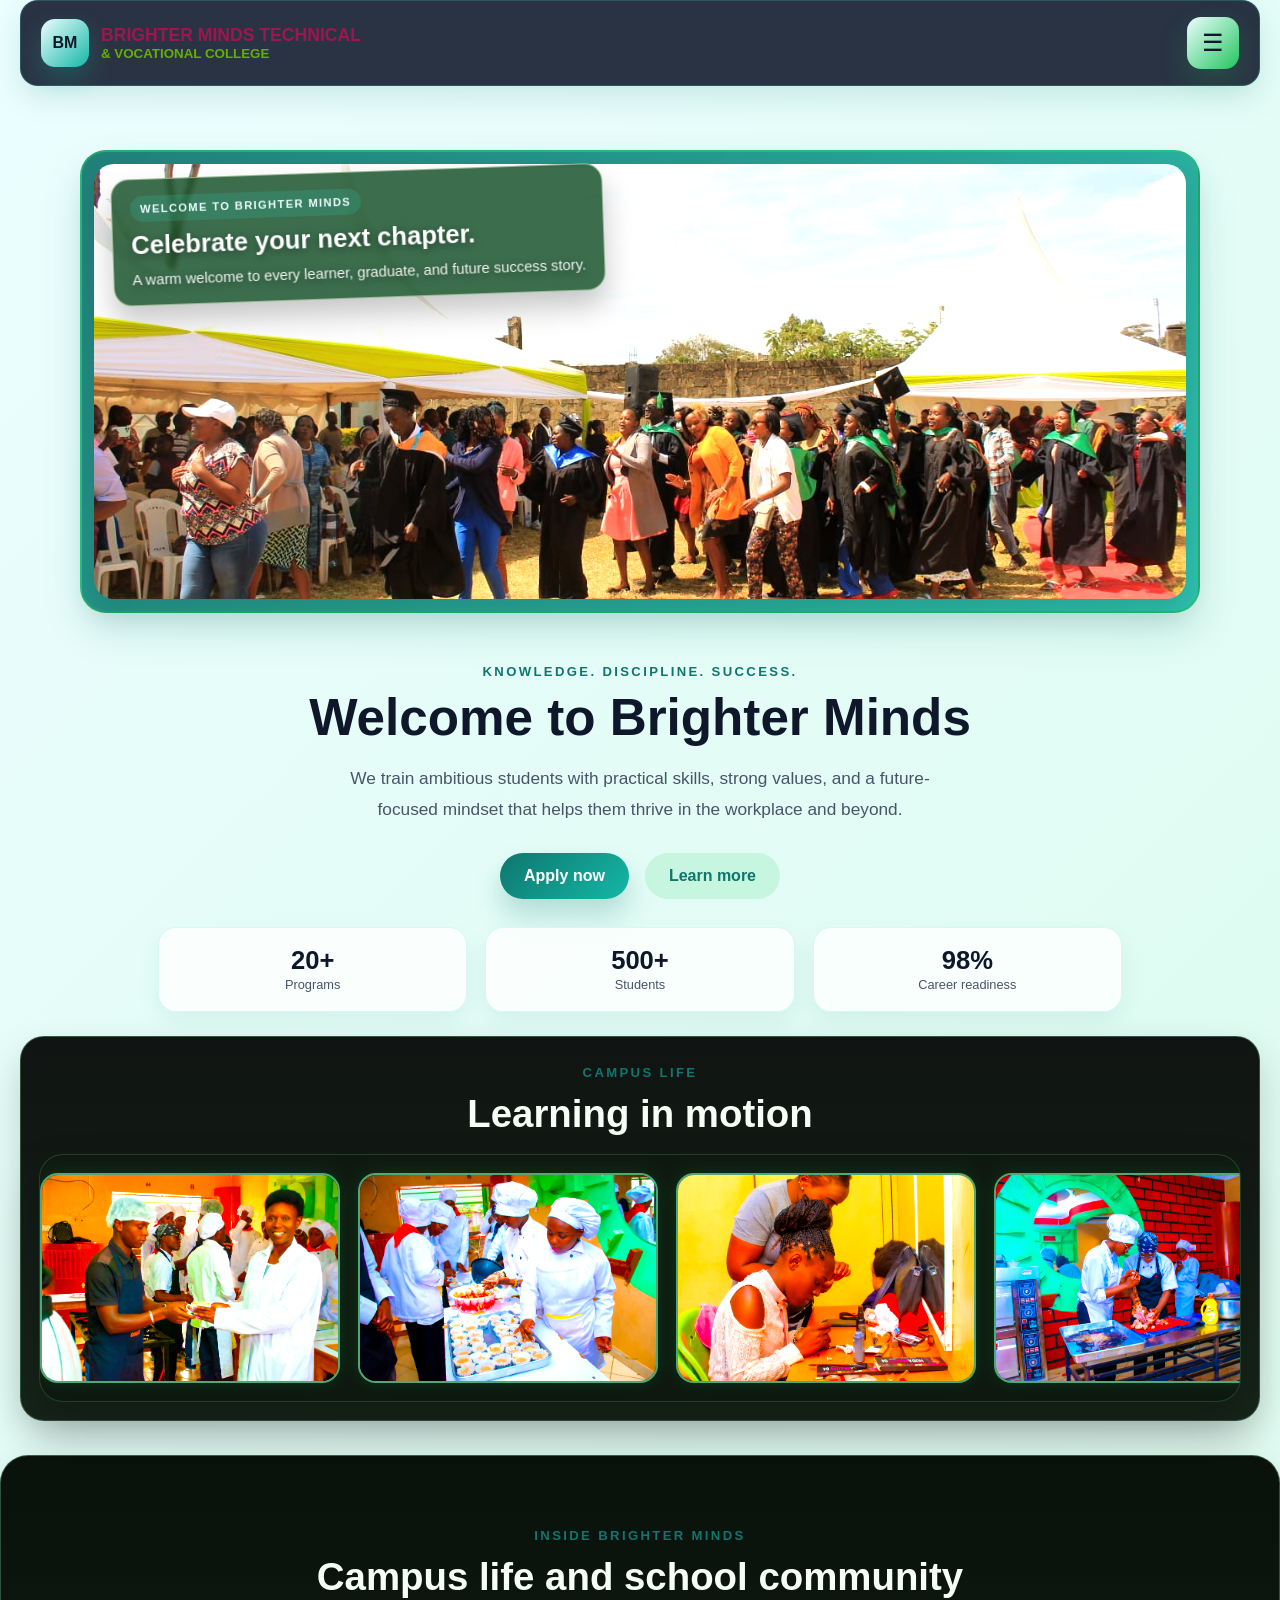
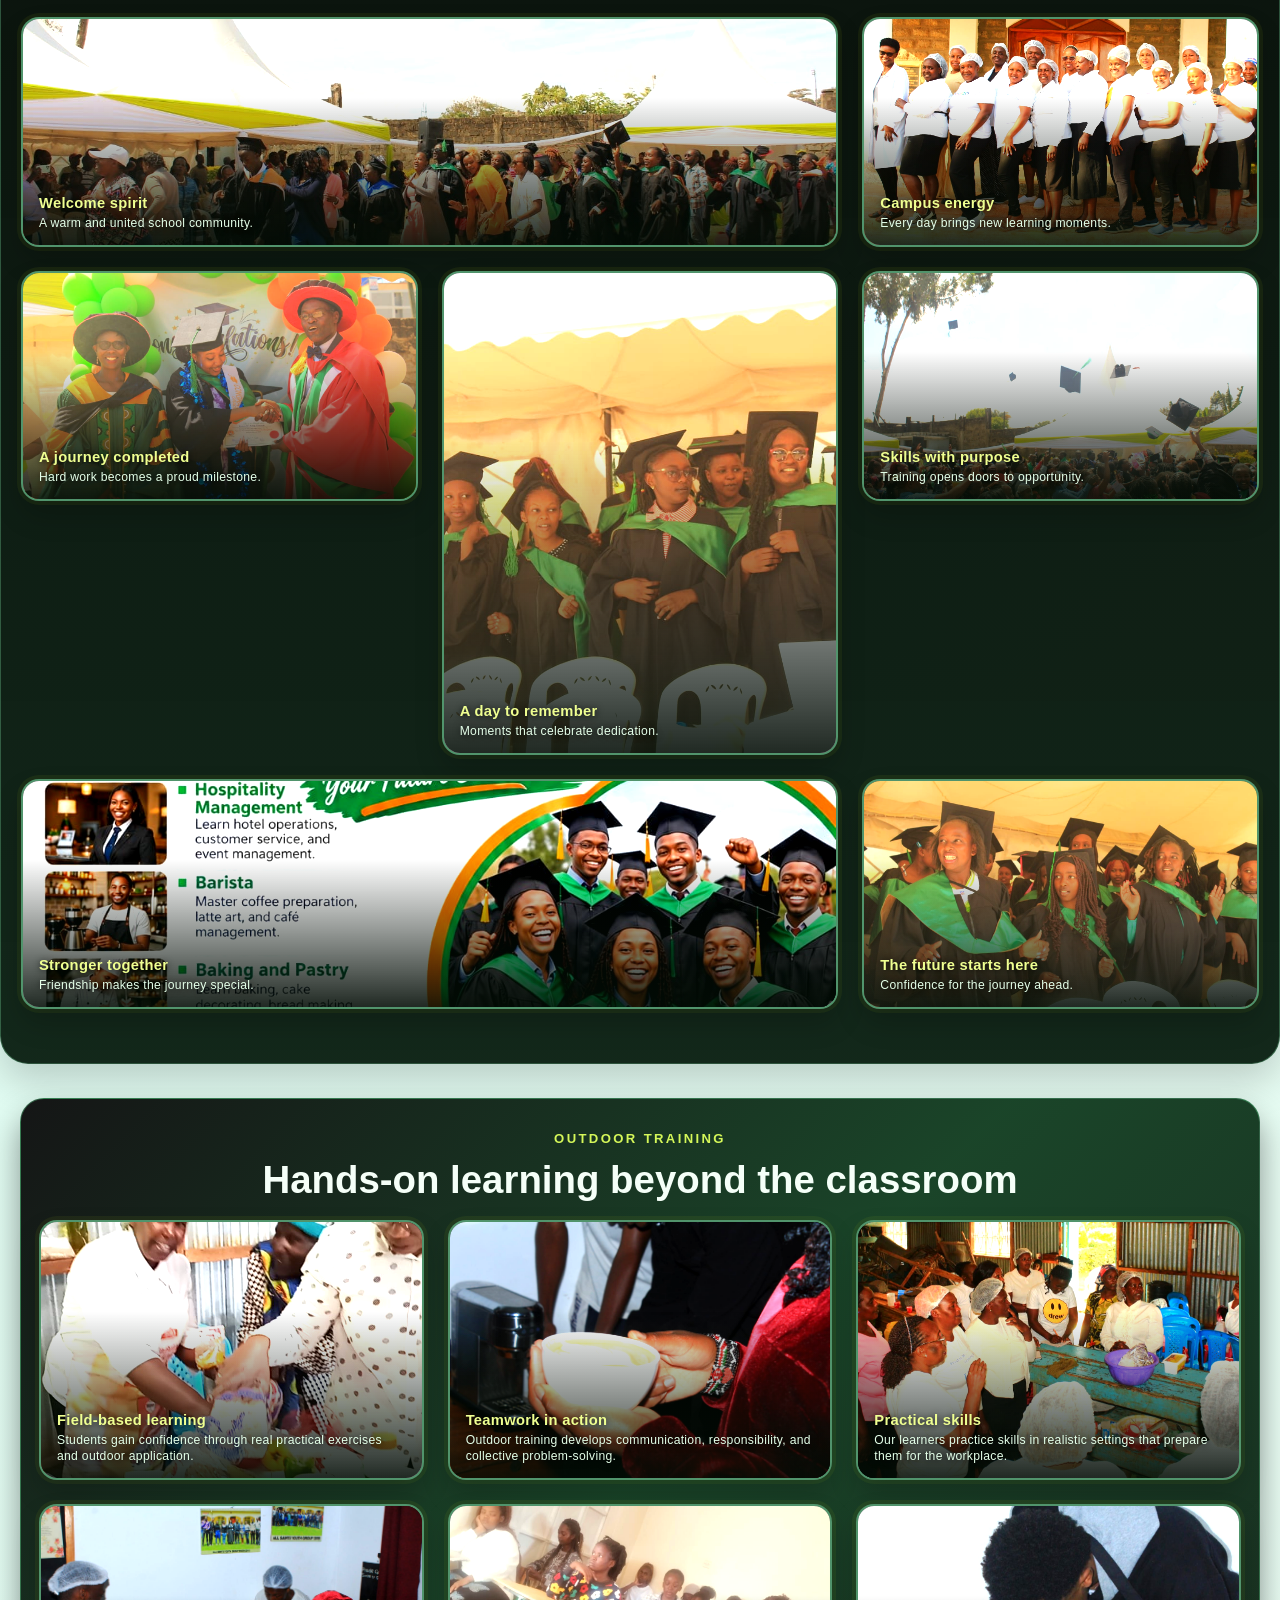
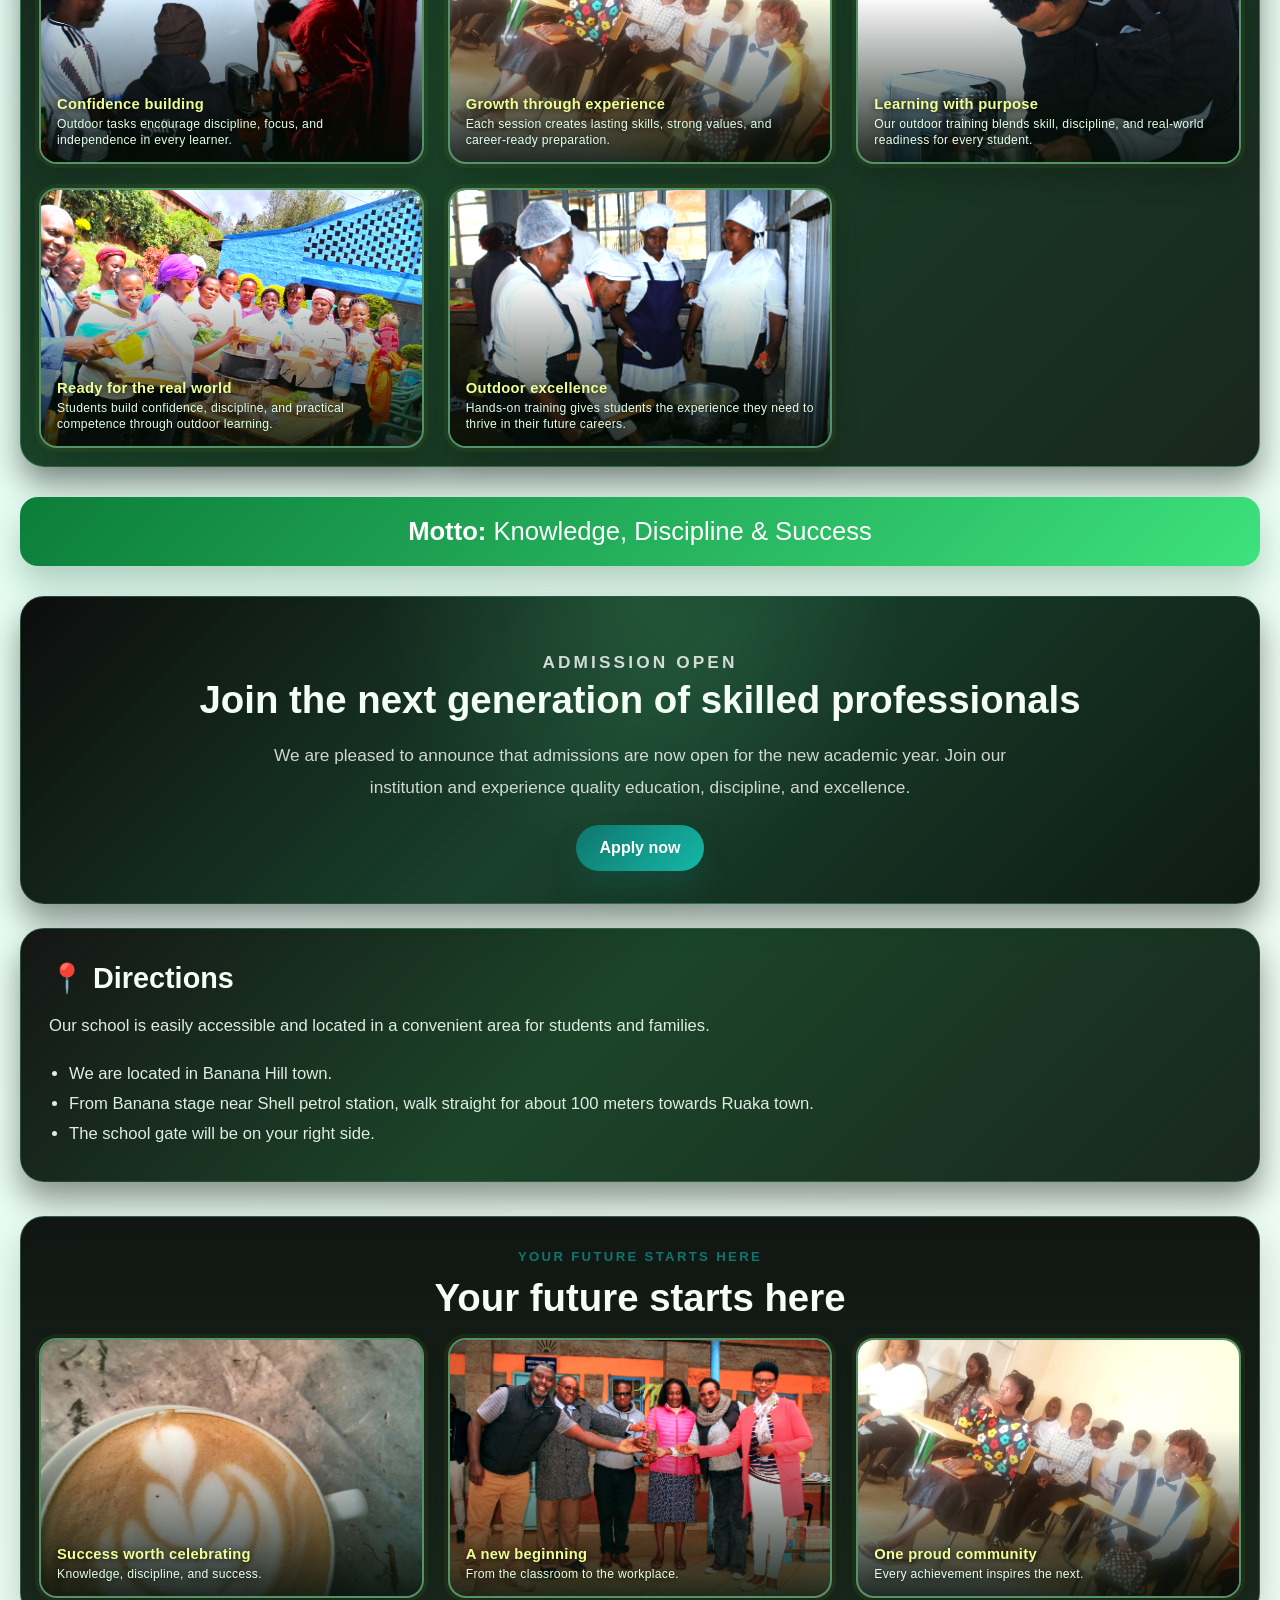
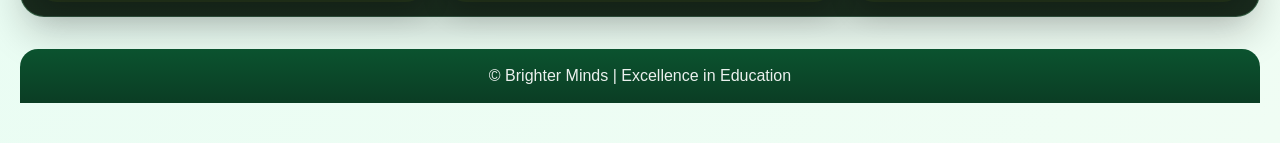
==== commit 5216fb23: "Update index.html" ====
--- a/index.html
+++ b/index.html
@@ -30,8 +30,8 @@
         <div class="brand">
           <span class="brand-mark">BM</span>
           <div>
-            <strong style="font-size: 40px; color: #9d174d"><b>BRIGHTER MINDS TECHNICAL</b></strong>
-            <small style="font-size: 30px;color: #65af05"><b>& VOCATIONAL COLLEGE</b></small>
+            <strong style="color: #9d174d"><b>BRIGHTER MINDS TECHNICAL</b></strong>
+            <small style="color: #65af05"><b>& VOCATIONAL COLLEGE</b></small>
           </div>
         </div>
 
